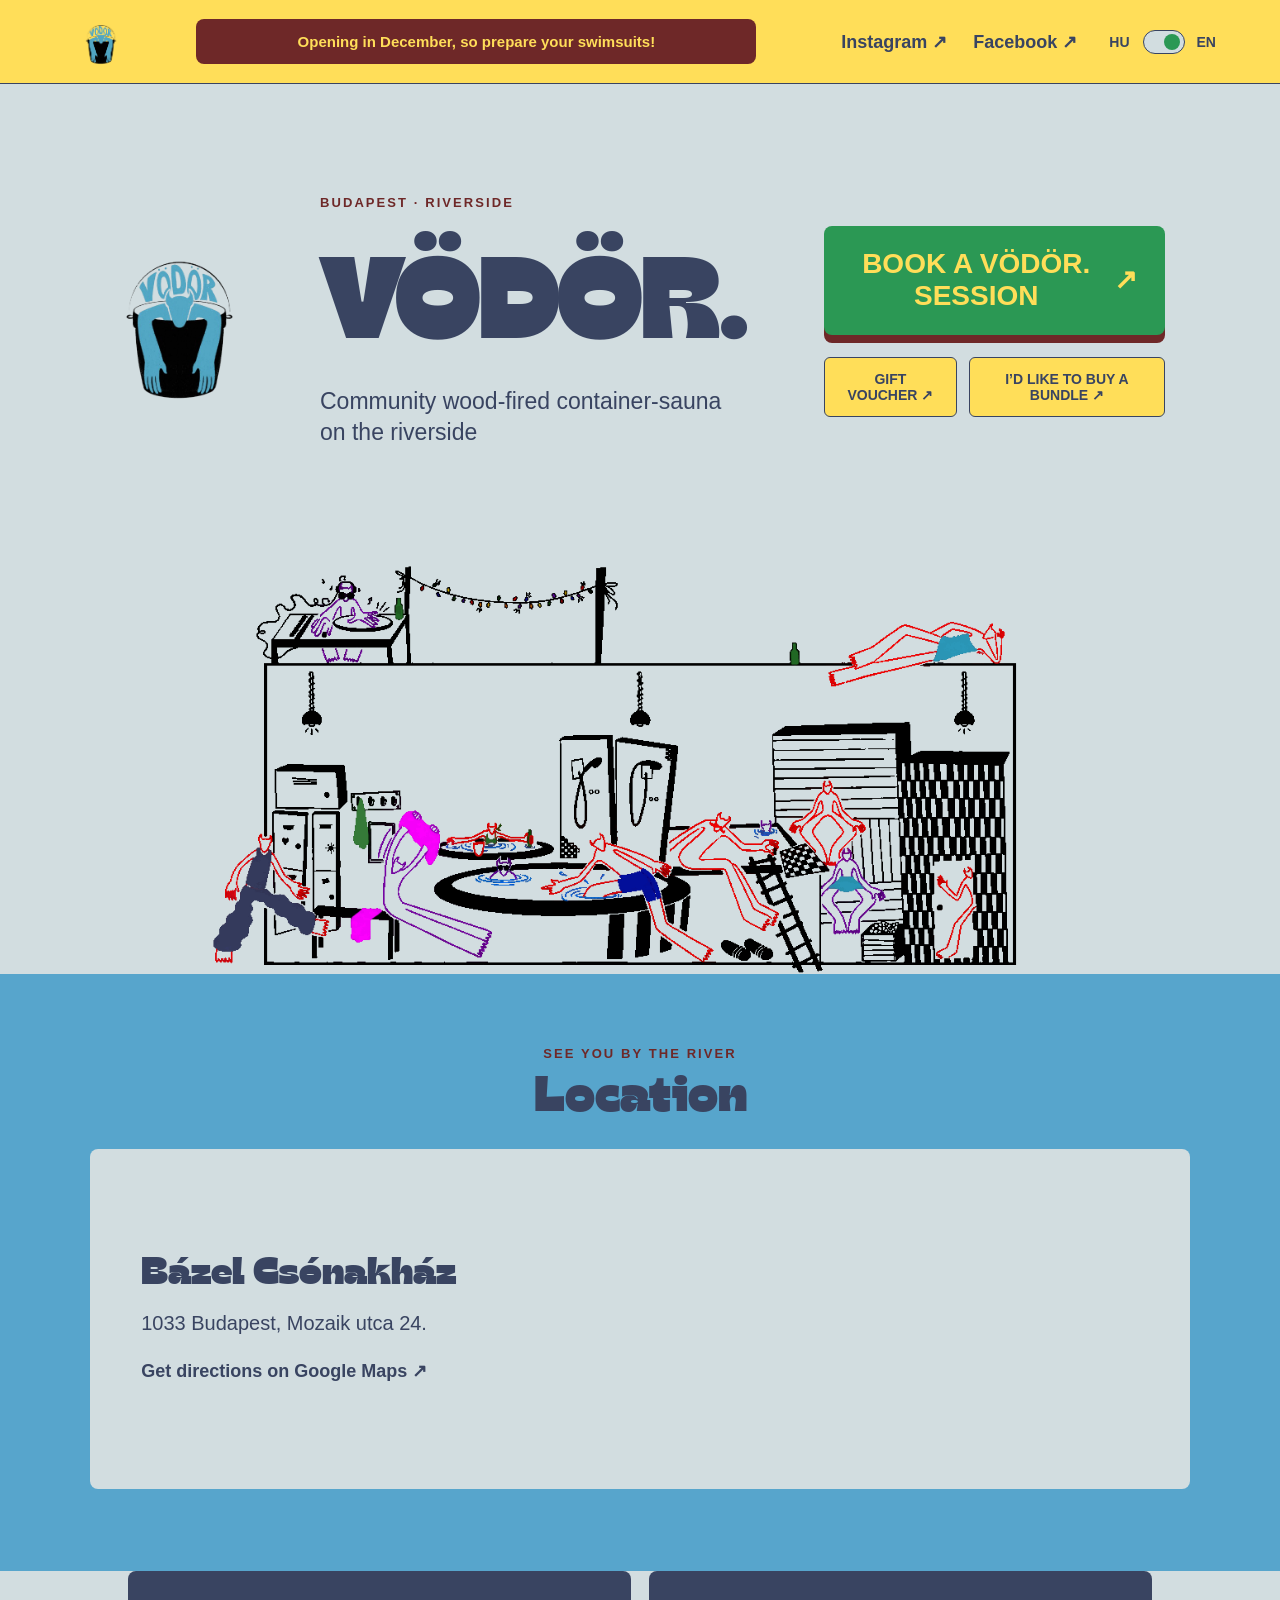
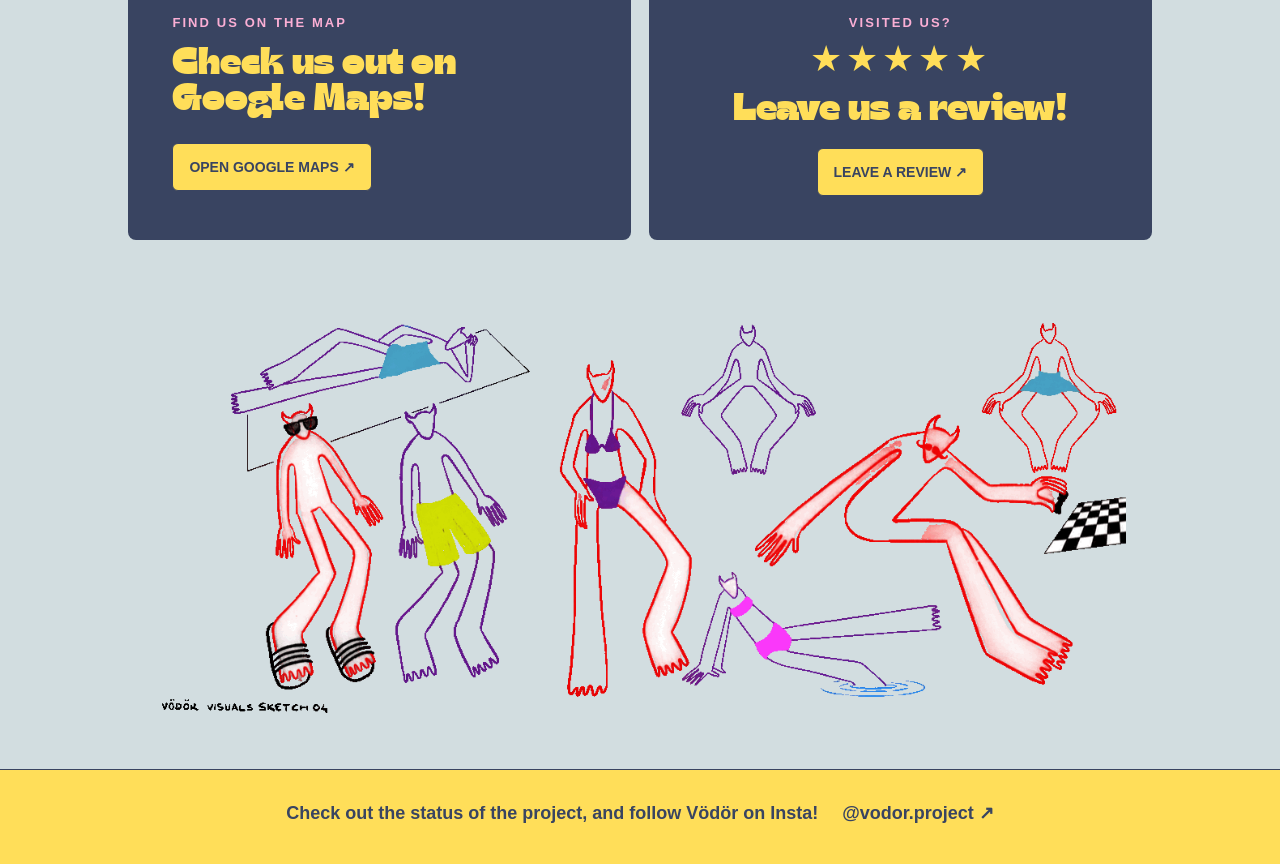
==== feltoltes-en.html @ 1f401668 "Add December opening banner and adjust title color" ====
<!doctype html>
<html lang="en">
<head>
  <meta charset="utf-8">
  <meta name="viewport" content="width=device-width, initial-scale=1">
  <meta name="description" content="VÖDÖR. Community wood-fired container-sauna on the riverside.">
  <meta name="theme-color" content="#D2DDE0">
  <title>VÖDÖR. — Community Sauna</title>
  <link rel="preload" href="./gulfs-display-normal.ttf" as="font" type="font/ttf" crossorigin>
  <link rel="stylesheet" href="./styles.css?v=20261113-opening-banner-title-gray">
</head>
<body>
  <header class="topbar">
    <a class="small-brand" href="#top" aria-label="Vödör — home"><img src="./vodor-logo-transparent-2026.png" alt="Vödör logo"></a>
    <div class="opening-banner" data-hu="Nyitás decemberben, úgyhogy készítsd a fürdőgatyád!" data-en="Opening in December, so prepare your swimsuits!">Opening in December, so prepare your swimsuits!</div>
    <nav class="top-links" aria-label="Social media"><a href="https://www.instagram.com/vodor.project" target="_blank" rel="noopener noreferrer">Instagram ↗</a><a href="https://www.facebook.com/profile.php?id=61594585125797" target="_blank" rel="noopener noreferrer">Facebook ↗</a></nav>
    <label class="language-control"><span>HU</span><input id="languageToggle" type="checkbox" aria-label="Switch between Hungarian and English"><span>EN</span></label>
  </header>
  <main id="top">
    <section class="hero" aria-labelledby="site-title">
      <div class="hero-identity"><img class="hero-logo" src="./vodor-logo-transparent-2026.png" alt=""><div><p class="eyebrow" data-hu="BUDAPEST · DUNAPART" data-en="BUDAPEST · RIVERSIDE">BUDAPEST · RIVERSIDE</p><h1 id="site-title">VÖDÖR.</h1><p class="description" data-hu="Közösségi fatüzelésű konténerszauna a Dunaparton" data-en="Community wood-fired container-sauna on the riverside">Community wood-fired container-sauna on the riverside</p></div></div>
      <div class="hero-actions"><a class="booking-button" href="https://bookasession.org/vodor" target="_blank" rel="noopener noreferrer"><span data-hu="FOGLALJ EGY VÖDÖR. SZESSÖNT" data-en="BOOK A VÖDÖR. SESSION">BOOK A VÖDÖR. SESSION</span><span aria-hidden="true">↗</span></a><div class="secondary-actions"><a class="secondary-button" href="https://bookasession.org/vodor/gift-vouchers" target="_blank" rel="noopener noreferrer" data-hu="AJÁNDÉKUTALVÁNY ↗" data-en="GIFT VOUCHER ↗">GIFT VOUCHER ↗</a><a class="secondary-button" href="https://bookasession.org/vodor/bundles" target="_blank" rel="noopener noreferrer" data-hu="BÉRLETET VESZEK ↗" data-en="I’D LIKE TO BUY A BUNDLE ↗">I’D LIKE TO BUY A BUNDLE ↗</a></div></div>
    </section>
    <figure class="bathhouse-art"><img src="./vodor-bathhouse-scene-transparent.gif" alt="Vödör container bathhouse drawing with swimming devils"></figure>
    <section class="location" id="location" aria-labelledby="location-title">
      <div class="section-heading"><p class="eyebrow" data-hu="TALÁLKOZUNK A DUNAPARTON" data-en="SEE YOU BY THE RIVER">SEE YOU BY THE RIVER</p><h2 id="location-title" data-hu="Helyszín" data-en="Location">Location</h2></div>
      <div class="location-card"><div class="location-details"><h3>Bázel Csónakház</h3><p>1033 Budapest, Mozaik utca 24.</p><a class="text-link" href="https://maps.app.goo.gl/XfGhkpN4y7JvSq9V9" target="_blank" rel="noopener noreferrer" data-hu="Útvonaltervezés a Google Térképen ↗" data-en="Get directions on Google Maps ↗">Get directions on Google Maps ↗</a></div><iframe title="Bázel Csónakház map" src="https://www.google.com/maps?q=B%C3%A1zel%20Cs%C3%B3nakh%C3%A1z%2C%201033%20Budapest%2C%20Mozaik%20utca%2024&output=embed" loading="lazy" referrerpolicy="no-referrer-when-downgrade" allowfullscreen></iframe></div>
    </section>
    <section class="community-links" aria-label="Google Maps and review">
      <div class="community-card"><p class="eyebrow" data-hu="TALÁLKOZUNK A TÉRKÉPEN" data-en="FIND US ON THE MAP">FIND US ON THE MAP</p><h2 data-hu="Csekkolj minket a Google Térképen!" data-en="Check us out on Google Maps!">Check us out on Google Maps!</h2><a class="secondary-button" href="https://maps.app.goo.gl/XfGhkpN4y7JvSq9V9" target="_blank" rel="noopener noreferrer" data-hu="MEGNÉZEM A TÉRKÉPEN ↗" data-en="OPEN GOOGLE MAPS ↗">OPEN GOOGLE MAPS ↗</a></div>
      <div class="community-card review-card"><p class="eyebrow" data-hu="VOLTÁL NÁLUNK?" data-en="VISITED US?">VISITED US?</p><div class="stars" aria-label="5 stars">★★★★★</div><h2 data-hu="Írj nekünk egy értékelést!" data-en="Leave us a review!">Leave us a review!</h2><a class="secondary-button" href="https://maps.app.goo.gl/XfGhkpN4y7JvSq9V9" target="_blank" rel="noopener noreferrer" data-hu="ÉRTÉKELEM ↗" data-en="LEAVE A REVIEW ↗">LEAVE A REVIEW ↗</a></div>
    </section>
  </main>
  <figure class="footer-art"><img src="./vodor-visual-swimsuit-transparent.gif" alt="Vödör devils in swimsuits from the original concept sketch"></figure>
  <footer class="footer"><p data-hu="Nézd meg, hogy áll a projekt, és kövesd a Vödröt!" data-en="Check out the status of the project, and follow Vödör on Insta!">Check out the status of the project, and follow Vödör on Insta!</p><a href="https://www.instagram.com/vodor.project" target="_blank" rel="noopener noreferrer">@vodor.project ↗</a></footer>
  <script>
    const languageToggle = document.querySelector("#languageToggle");
    function setLanguage(language) {
      document.documentElement.lang = language;
      document.querySelectorAll("[data-hu]").forEach((element) => { element.textContent = element.dataset[language]; });
      document.querySelector(".location-card iframe").title = language === "en" ? "Bázel Csónakház map" : "Bázel Csónakház térkép";
      document.querySelector(".stars").setAttribute("aria-label", language === "en" ? "5 stars" : "5 csillag");
    }
    languageToggle.checked = document.documentElement.lang === "en";
    languageToggle.addEventListener("change", () => setLanguage(languageToggle.checked ? "en" : "hu"));
  </script>
</body>
</html>
---- styles.css ----
@font-face{font-family:"Gulfs Display";src:url("./gulfs-display-normal.ttf") format("truetype");font-display:swap;font-weight:400}
:root{--bordo:#6E2828;--turquoise:#57A5CC;--gray:#394461;--yellow:#FFDE59;--green:#2B9854;--pink:#FBAFD5;--lightgreen:#A3C1AD;--silver:#D2DDE0;--ink:var(--gray);--paper:var(--silver);--display:"Gulfs Display",Impact,"Arial Black",sans-serif;--body:"League Spartan",Arial,sans-serif}
*{box-sizing:border-box}
html{scroll-behavior:smooth}
body{margin:0;background:var(--paper);color:var(--ink);font-family:var(--body);font-size:18px}
a{color:inherit}
.topbar{min-height:84px;padding:12px clamp(20px,5vw,72px);display:flex;align-items:center;gap:32px;border-bottom:1px solid var(--gray);background:var(--yellow)}
.small-brand{width:74px;height:58px;display:block}.small-brand img{width:100%;height:100%;object-fit:contain}
.opening-banner{flex:1 1 430px;max-width:560px;margin:0 auto;padding:13px 18px;border-radius:8px;background:var(--bordo);color:var(--yellow);font-size:15px;font-weight:800;line-height:1.3;text-align:center}
.top-links{display:flex;gap:26px;margin-left:auto}.top-links a,.footer>a{font-weight:700;text-decoration:none}.top-links a:hover,.footer>a:hover,.text-link:hover{color:var(--green)}
.language-control{display:flex;align-items:center;gap:9px;font-size:14px;font-weight:800;cursor:pointer}.language-control input{appearance:none;width:42px;height:24px;border:1.5px solid var(--ink);border-radius:99px;background:var(--silver);position:relative;cursor:pointer}.language-control input:before{content:"";position:absolute;left:3px;top:3px;width:16px;height:16px;border-radius:50%;background:var(--green);transition:transform .18s}.language-control input:checked:before{transform:translateX(17px)}
.hero{min-height:475px;max-width:1300px;margin:auto;padding:66px clamp(24px,6vw,90px);display:grid;grid-template-columns:1.1fr .9fr;align-items:center;gap:clamp(35px,6vw,100px);background:var(--silver)}
.hero-identity{display:flex;align-items:center;gap:clamp(16px,3vw,42px)}.hero-logo{width:clamp(110px,16vw,205px);height:auto;flex:none}
.eyebrow{font-size:13px;font-weight:800;letter-spacing:.16em;margin:0 0 14px;color:var(--bordo)}
.hero-identity .eyebrow{margin-bottom:36px}
h1,h2,h3{margin:0;font-family:var(--display);font-weight:400;line-height:.96}
h1{font-size:clamp(64px,9vw,126px);letter-spacing:-.04em;line-height:1.06;color:var(--gray)}h2{font-size:clamp(30px,4vw,50px)}
.description{max-width:440px;margin:18px 0 0;font-size:clamp(18px,2vw,23px);line-height:1.35;color:var(--gray)}
.hero-actions{text-align:center}.booking-button{min-height:98px;padding:22px 28px;background:var(--green);color:var(--yellow);border-radius:8px;display:flex;justify-content:center;align-items:center;gap:14px;text-decoration:none;font-size:clamp(19px,2.5vw,28px);font-weight:800;line-height:1.15;box-shadow:0 8px 0 var(--bordo);transition:transform .15s,box-shadow .15s}.booking-button:hover{transform:translateY(3px);box-shadow:0 5px 0 var(--bordo)}
.secondary-actions{display:flex;justify-content:center;gap:12px;margin-top:22px}.secondary-button{min-height:48px;padding:13px 16px;border:1.5px solid var(--ink);border-radius:6px;background:var(--yellow);color:var(--gray);text-decoration:none;font-size:14px;font-weight:800;line-height:1.15;text-align:center;display:inline-flex;align-items:center;justify-content:center}.secondary-button:hover{background:var(--gray);color:var(--yellow)}
.bathhouse-art{max-width:1120px;margin:0 auto;padding:0 clamp(20px,5vw,70px)}.bathhouse-art img{display:block;width:100%;max-height:500px;object-fit:contain}
.location{padding:72px clamp(20px,6vw,90px) 82px;background:var(--turquoise);color:var(--gray)}.section-heading{text-align:center;margin:0 auto 28px}.section-heading .eyebrow{margin-bottom:12px}.location-card{max-width:1100px;margin:auto;display:grid;grid-template-columns:.82fr 1.18fr;min-height:340px;background:var(--silver);border-radius:8px;overflow:hidden}.location-details{align-self:center;padding:clamp(28px,4vw,54px)}.location-details h3{font-size:clamp(28px,3vw,38px)}.location-details p{margin:18px 0 24px;font-size:20px;line-height:1.3}.text-link{font-weight:800;text-decoration:none}.location-card iframe{width:100%;height:100%;min-height:340px;border:0}
.community-links{max-width:1100px;padding:0 clamp(20px,3vw,40px) 66px;margin:auto;display:grid;grid-template-columns:1fr 1fr;gap:18px}.community-card{padding:clamp(24px,4vw,44px);background:var(--gray);color:var(--yellow);border-radius:8px}.community-card h2{font-size:clamp(27px,3vw,38px);margin:0 0 24px}.community-card .eyebrow{margin-bottom:16px;color:var(--pink)}.review-card{text-align:center}.review-card .eyebrow{margin-bottom:8px}.review-card h2{margin:0 0 20px}.stars{color:var(--yellow);font-size:36px;letter-spacing:.12em;margin:0 0 12px}
.footer-art{max-width:1100px;margin:0 auto;padding:0 clamp(20px,5vw,70px) 56px}.footer-art img{display:block;width:100%;max-height:460px;object-fit:contain}
.footer{padding:32px 20px 40px;display:flex;justify-content:center;align-items:center;gap:10px 24px;flex-wrap:wrap;border-top:1px solid var(--gray);background:var(--yellow);color:var(--gray);text-align:center}.footer p{margin:0;font-weight:700}
:focus-visible{outline:3px solid var(--bordo);outline-offset:3px}
@media(max-width:760px){.topbar{min-height:72px;padding:10px 16px;gap:16px;flex-wrap:wrap}.small-brand{order:1}.top-links{order:2}.language-control{order:3}.opening-banner{order:4;flex:1 0 100%;max-width:none;margin:0}.small-brand{width:60px;height:48px}.top-links{gap:14px;font-size:15px}.hero{min-height:auto;padding:60px 22px 52px;grid-template-columns:1fr;gap:36px}.hero-identity{justify-content:center;gap:16px}.hero-logo{width:clamp(90px,24vw,145px)}.hero-actions{max-width:600px;width:100%;margin:auto}.booking-button{min-height:82px}.secondary-actions{gap:9px}.secondary-button{padding:12px;font-size:12px}.bathhouse-art img{max-height:300px;object-fit:contain}.location{padding:56px 16px}.location-card{grid-template-columns:1fr}.location-card iframe{min-height:260px}.community-links{grid-template-columns:1fr;padding:0 16px 50px}.footer-art{padding:0 16px 44px}}
@media(max-width:420px){.topbar{gap:10px}.top-links{gap:10px;font-size:13px}.language-control{gap:5px;font-size:12px}.language-control input{width:38px}.language-control input:checked:before{transform:translateX(13px)}.hero-identity{align-items:flex-start}.hero-logo{width:82px}.eyebrow{font-size:11px}.hero-identity .eyebrow{margin-bottom:22px}.description{font-size:17px}.secondary-actions{flex-direction:column}.secondary-button{min-height:44px}.community-card h2{font-size:30px}}
@media(prefers-reduced-motion:reduce){html{scroll-behavior:auto}*,*:before,*:after{transition:none!important}}
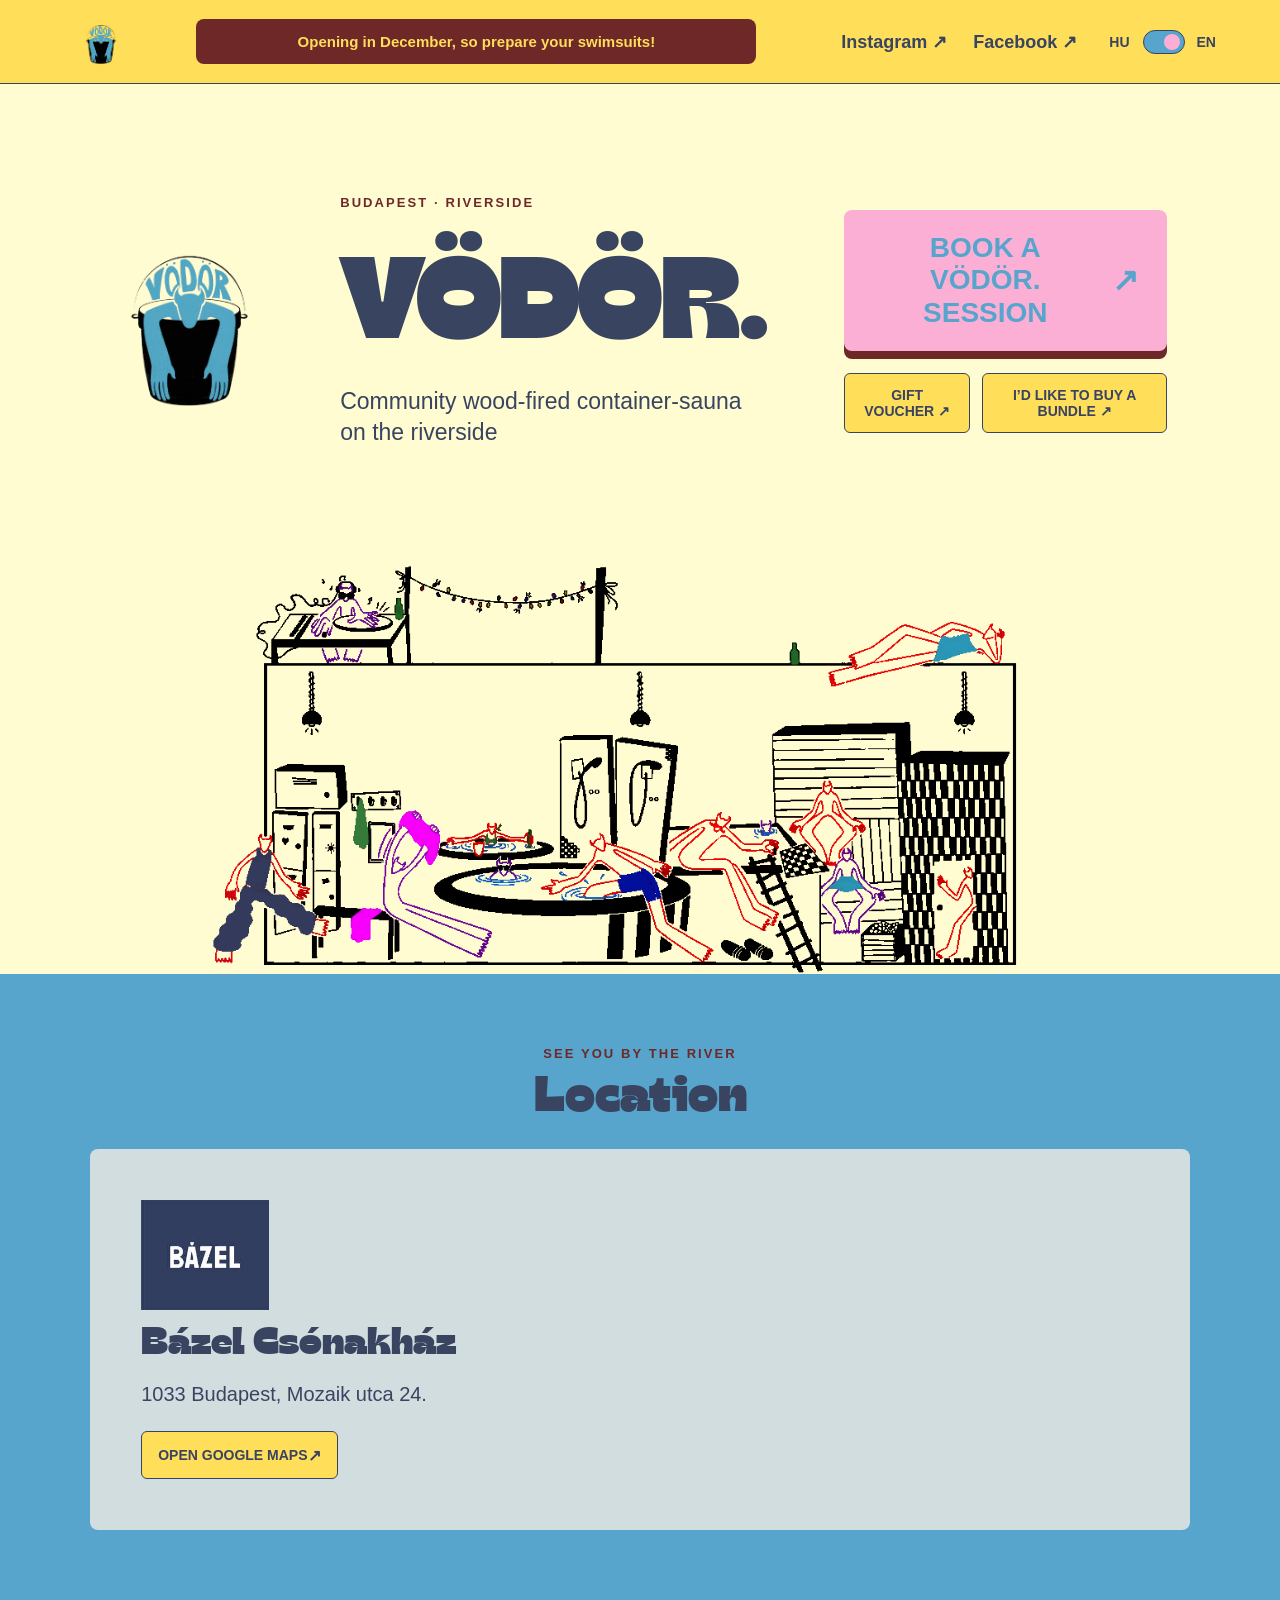
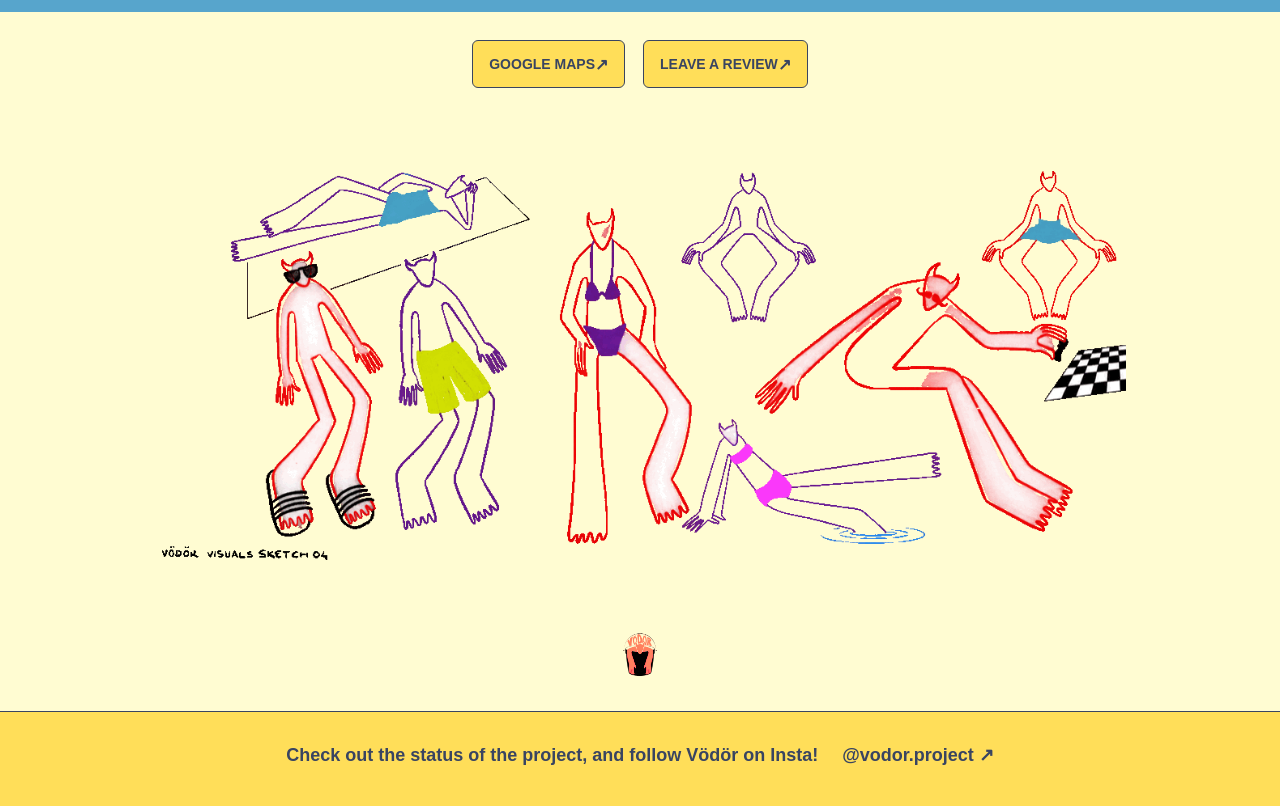
==== commit 82c8ba8c: "Update English landing page content" ====
--- a/feltoltes-en.html
+++ b/feltoltes-en.html
@@ -19,26 +19,23 @@
   <main id="top">
     <section class="hero" aria-labelledby="site-title">
       <div class="hero-identity"><img class="hero-logo" src="./vodor-logo-transparent-2026.png" alt=""><div><p class="eyebrow" data-hu="BUDAPEST · DUNAPART" data-en="BUDAPEST · RIVERSIDE">BUDAPEST · RIVERSIDE</p><h1 id="site-title">VÖDÖR.</h1><p class="description" data-hu="Közösségi fatüzelésű konténerszauna a Dunaparton" data-en="Community wood-fired container-sauna on the riverside">Community wood-fired container-sauna on the riverside</p></div></div>
-      <div class="hero-actions"><a class="booking-button" href="https://bookasession.org/vodor" target="_blank" rel="noopener noreferrer"><span data-hu="FOGLALJ EGY VÖDÖR. SZESSÖNT" data-en="BOOK A VÖDÖR. SESSION">BOOK A VÖDÖR. SESSION</span><span aria-hidden="true">↗</span></a><div class="secondary-actions"><a class="secondary-button" href="https://bookasession.org/vodor/gift-vouchers" target="_blank" rel="noopener noreferrer" data-hu="AJÁNDÉKUTALVÁNY ↗" data-en="GIFT VOUCHER ↗">GIFT VOUCHER ↗</a><a class="secondary-button" href="https://bookasession.org/vodor/bundles" target="_blank" rel="noopener noreferrer" data-hu="BÉRLETET VESZEK ↗" data-en="I’D LIKE TO BUY A BUNDLE ↗">I’D LIKE TO BUY A BUNDLE ↗</a></div></div>
+      <div class="hero-actions"><a class="booking-button" href="https://bookasession.org/vodor" target="_blank" rel="noopener noreferrer"><span data-hu="FOGLALJ EGY VÖDÖR. SESSIONT" data-en="BOOK A VÖDÖR. SESSION">BOOK A VÖDÖR. SESSION</span><span class="button-arrow" aria-hidden="true">↗</span></a><div class="secondary-actions"><a class="secondary-button" href="https://bookasession.org/vodor/gift-vouchers" target="_blank" rel="noopener noreferrer" data-hu="AJÁNDÉKUTALVÁNY ↗" data-en="GIFT VOUCHER ↗">GIFT VOUCHER ↗</a><a class="secondary-button" href="https://bookasession.org/vodor/bundles" target="_blank" rel="noopener noreferrer" data-hu="BÉRLETET VESZEK ↗" data-en="I’D LIKE TO BUY A BUNDLE ↗">I’D LIKE TO BUY A BUNDLE ↗</a></div></div>
     </section>
     <figure class="bathhouse-art"><img src="./vodor-bathhouse-scene-transparent.gif" alt="Vödör container bathhouse drawing with swimming devils"></figure>
     <section class="location" id="location" aria-labelledby="location-title">
       <div class="section-heading"><p class="eyebrow" data-hu="TALÁLKOZUNK A DUNAPARTON" data-en="SEE YOU BY THE RIVER">SEE YOU BY THE RIVER</p><h2 id="location-title" data-hu="Helyszín" data-en="Location">Location</h2></div>
-      <div class="location-card"><div class="location-details"><h3>Bázel Csónakház</h3><p>1033 Budapest, Mozaik utca 24.</p><a class="text-link" href="https://maps.app.goo.gl/XfGhkpN4y7JvSq9V9" target="_blank" rel="noopener noreferrer" data-hu="Útvonaltervezés a Google Térképen ↗" data-en="Get directions on Google Maps ↗">Get directions on Google Maps ↗</a></div><iframe title="Bázel Csónakház map" src="https://www.google.com/maps?q=B%C3%A1zel%20Cs%C3%B3nakh%C3%A1z%2C%201033%20Budapest%2C%20Mozaik%20utca%2024&output=embed" loading="lazy" referrerpolicy="no-referrer-when-downgrade" allowfullscreen></iframe></div>
+      <div class="location-card"><div class="location-details"><img class="location-logo" src="./bazel-csonakhaz-logo.jpg" alt="Bázel Csónakház logó"><h3>Bázel Csónakház</h3><p>1033 Budapest, Mozaik utca 24.</p><a class="secondary-button" href="https://maps.app.goo.gl/XfGhkpN4y7JvSq9V9" target="_blank" rel="noopener noreferrer"><span data-hu="MEGNÉZEM A TÉRKÉPEN" data-en="OPEN GOOGLE MAPS">OPEN GOOGLE MAPS</span><span class="button-arrow" aria-hidden="true">↗</span></a></div></div>
     </section>
-    <section class="community-links" aria-label="Google Maps and review">
-      <div class="community-card"><p class="eyebrow" data-hu="TALÁLKOZUNK A TÉRKÉPEN" data-en="FIND US ON THE MAP">FIND US ON THE MAP</p><h2 data-hu="Csekkolj minket a Google Térképen!" data-en="Check us out on Google Maps!">Check us out on Google Maps!</h2><a class="secondary-button" href="https://maps.app.goo.gl/XfGhkpN4y7JvSq9V9" target="_blank" rel="noopener noreferrer" data-hu="MEGNÉZEM A TÉRKÉPEN ↗" data-en="OPEN GOOGLE MAPS ↗">OPEN GOOGLE MAPS ↗</a></div>
-      <div class="community-card review-card"><p class="eyebrow" data-hu="VOLTÁL NÁLUNK?" data-en="VISITED US?">VISITED US?</p><div class="stars" aria-label="5 stars">★★★★★</div><h2 data-hu="Írj nekünk egy értékelést!" data-en="Leave us a review!">Leave us a review!</h2><a class="secondary-button" href="https://maps.app.goo.gl/XfGhkpN4y7JvSq9V9" target="_blank" rel="noopener noreferrer" data-hu="ÉRTÉKELEM ↗" data-en="LEAVE A REVIEW ↗">LEAVE A REVIEW ↗</a></div>
-    </section>
+    <section class="community-links" aria-label="Google Maps and review"><a class="secondary-button" href="https://maps.app.goo.gl/XfGhkpN4y7JvSq9V9" target="_blank" rel="noopener noreferrer"><span data-hu="GOOGLE TÉRKÉP" data-en="GOOGLE MAPS">GOOGLE MAPS</span><span class="button-arrow" aria-hidden="true">↗</span></a><a class="secondary-button" href="https://maps.app.goo.gl/XfGhkpN4y7JvSq9V9" target="_blank" rel="noopener noreferrer"><span data-hu="ÉRTÉKELJ MINKET" data-en="LEAVE A REVIEW">LEAVE A REVIEW</span><span class="button-arrow" aria-hidden="true">↗</span></a></section>
   </main>
   <figure class="footer-art"><img src="./vodor-visual-swimsuit-transparent.gif" alt="Vödör devils in swimsuits from the original concept sketch"></figure>
+  <figure class="footer-logo"><img src="./vodor-logo-transparent-2026.png" alt="Vödör piros logó"></figure>
   <footer class="footer"><p data-hu="Nézd meg, hogy áll a projekt, és kövesd a Vödröt!" data-en="Check out the status of the project, and follow Vödör on Insta!">Check out the status of the project, and follow Vödör on Insta!</p><a href="https://www.instagram.com/vodor.project" target="_blank" rel="noopener noreferrer">@vodor.project ↗</a></footer>
   <script>
     const languageToggle = document.querySelector("#languageToggle");
     function setLanguage(language) {
       document.documentElement.lang = language;
       document.querySelectorAll("[data-hu]").forEach((element) => { element.textContent = element.dataset[language]; });
-      document.querySelector(".location-card iframe").title = language === "en" ? "Bázel Csónakház map" : "Bázel Csónakház térkép";
       document.querySelector(".stars").setAttribute("aria-label", language === "en" ? "5 stars" : "5 csillag");
     }
     languageToggle.checked = document.documentElement.lang === "en";
--- a/styles.css
+++ b/styles.css
@@ -1,5 +1,5 @@
 @font-face{font-family:"Gulfs Display";src:url("./gulfs-display-normal.ttf") format("truetype");font-display:swap;font-weight:400}
-:root{--bordo:#6E2828;--turquoise:#57A5CC;--gray:#394461;--yellow:#FFDE59;--green:#2B9854;--pink:#FBAFD5;--lightgreen:#A3C1AD;--silver:#D2DDE0;--ink:var(--gray);--paper:var(--silver);--display:"Gulfs Display",Impact,"Arial Black",sans-serif;--body:"League Spartan",Arial,sans-serif}
+:root{--bordo:#6E2828;--turquoise:#57A5CC;--gray:#394461;--yellow:#FFDE59;--green:#2B9854;--pink:#FBAFD5;--lightgreen:#A3C1AD;--silver:#D2DDE0;--ink:var(--gray);--paper:#FFFCD2;--display:"Gulfs Display",Impact,"Arial Black",sans-serif;--body:"League Spartan",Arial,sans-serif}
 *{box-sizing:border-box}
 html{scroll-behavior:smooth}
 body{margin:0;background:var(--paper);color:var(--ink);font-family:var(--body);font-size:18px}
@@ -8,22 +8,24 @@
 .small-brand{width:74px;height:58px;display:block}.small-brand img{width:100%;height:100%;object-fit:contain}
 .opening-banner{flex:1 1 430px;max-width:560px;margin:0 auto;padding:13px 18px;border-radius:8px;background:var(--bordo);color:var(--yellow);font-size:15px;font-weight:800;line-height:1.3;text-align:center}
 .top-links{display:flex;gap:26px;margin-left:auto}.top-links a,.footer>a{font-weight:700;text-decoration:none}.top-links a:hover,.footer>a:hover,.text-link:hover{color:var(--green)}
-.language-control{display:flex;align-items:center;gap:9px;font-size:14px;font-weight:800;cursor:pointer}.language-control input{appearance:none;width:42px;height:24px;border:1.5px solid var(--ink);border-radius:99px;background:var(--silver);position:relative;cursor:pointer}.language-control input:before{content:"";position:absolute;left:3px;top:3px;width:16px;height:16px;border-radius:50%;background:var(--green);transition:transform .18s}.language-control input:checked:before{transform:translateX(17px)}
-.hero{min-height:475px;max-width:1300px;margin:auto;padding:66px clamp(24px,6vw,90px);display:grid;grid-template-columns:1.1fr .9fr;align-items:center;gap:clamp(35px,6vw,100px);background:var(--silver)}
-.hero-identity{display:flex;align-items:center;gap:clamp(16px,3vw,42px)}.hero-logo{width:clamp(110px,16vw,205px);height:auto;flex:none}
+.language-control{display:flex;align-items:center;gap:9px;font-size:14px;font-weight:800;cursor:pointer}.language-control input{appearance:none;width:42px;height:24px;border:1.5px solid var(--ink);border-radius:99px;background:var(--turquoise);position:relative;cursor:pointer}.language-control input:before{content:"";position:absolute;left:3px;top:3px;width:16px;height:16px;border-radius:50%;background:var(--pink);transition:transform .18s}.language-control input:checked:before{transform:translateX(17px)}
+.hero{min-height:475px;max-width:1300px;margin:auto;padding:66px clamp(24px,6vw,90px);display:grid;grid-template-columns:1.1fr .9fr;align-items:center;gap:clamp(35px,6vw,100px);background:var(--paper)}
+.hero-identity{display:flex;align-items:center;gap:clamp(16px,3vw,42px)}.hero-logo{width:clamp(125px,18vw,225px);height:auto;flex:none}
 .eyebrow{font-size:13px;font-weight:800;letter-spacing:.16em;margin:0 0 14px;color:var(--bordo)}
 .hero-identity .eyebrow{margin-bottom:36px}
 h1,h2,h3{margin:0;font-family:var(--display);font-weight:400;line-height:.96}
 h1{font-size:clamp(64px,9vw,126px);letter-spacing:-.04em;line-height:1.06;color:var(--gray)}h2{font-size:clamp(30px,4vw,50px)}
 .description{max-width:440px;margin:18px 0 0;font-size:clamp(18px,2vw,23px);line-height:1.35;color:var(--gray)}
-.hero-actions{text-align:center}.booking-button{min-height:98px;padding:22px 28px;background:var(--green);color:var(--yellow);border-radius:8px;display:flex;justify-content:center;align-items:center;gap:14px;text-decoration:none;font-size:clamp(19px,2.5vw,28px);font-weight:800;line-height:1.15;box-shadow:0 8px 0 var(--bordo);transition:transform .15s,box-shadow .15s}.booking-button:hover{transform:translateY(3px);box-shadow:0 5px 0 var(--bordo)}
+.hero-actions{text-align:center}.booking-button{min-height:98px;padding:22px 28px;background:var(--pink);color:var(--turquoise);border-radius:8px;display:flex;justify-content:center;align-items:center;gap:14px;text-decoration:none;font-size:clamp(19px,2.5vw,28px);font-weight:800;line-height:1.15;box-shadow:0 8px 0 var(--bordo);transition:transform .15s,box-shadow .15s}.booking-button:hover{transform:translateY(3px);box-shadow:0 5px 0 var(--bordo)}
 .secondary-actions{display:flex;justify-content:center;gap:12px;margin-top:22px}.secondary-button{min-height:48px;padding:13px 16px;border:1.5px solid var(--ink);border-radius:6px;background:var(--yellow);color:var(--gray);text-decoration:none;font-size:14px;font-weight:800;line-height:1.15;text-align:center;display:inline-flex;align-items:center;justify-content:center}.secondary-button:hover{background:var(--gray);color:var(--yellow)}
 .bathhouse-art{max-width:1120px;margin:0 auto;padding:0 clamp(20px,5vw,70px)}.bathhouse-art img{display:block;width:100%;max-height:500px;object-fit:contain}
-.location{padding:72px clamp(20px,6vw,90px) 82px;background:var(--turquoise);color:var(--gray)}.section-heading{text-align:center;margin:0 auto 28px}.section-heading .eyebrow{margin-bottom:12px}.location-card{max-width:1100px;margin:auto;display:grid;grid-template-columns:.82fr 1.18fr;min-height:340px;background:var(--silver);border-radius:8px;overflow:hidden}.location-details{align-self:center;padding:clamp(28px,4vw,54px)}.location-details h3{font-size:clamp(28px,3vw,38px)}.location-details p{margin:18px 0 24px;font-size:20px;line-height:1.3}.text-link{font-weight:800;text-decoration:none}.location-card iframe{width:100%;height:100%;min-height:340px;border:0}
-.community-links{max-width:1100px;padding:0 clamp(20px,3vw,40px) 66px;margin:auto;display:grid;grid-template-columns:1fr 1fr;gap:18px}.community-card{padding:clamp(24px,4vw,44px);background:var(--gray);color:var(--yellow);border-radius:8px}.community-card h2{font-size:clamp(27px,3vw,38px);margin:0 0 24px}.community-card .eyebrow{margin-bottom:16px;color:var(--pink)}.review-card{text-align:center}.review-card .eyebrow{margin-bottom:8px}.review-card h2{margin:0 0 20px}.stars{color:var(--yellow);font-size:36px;letter-spacing:.12em;margin:0 0 12px}
+.location{padding:72px clamp(20px,6vw,90px) 82px;background:var(--turquoise);color:var(--gray)}.section-heading{text-align:center;margin:0 auto 28px}.section-heading .eyebrow{margin-bottom:12px}.location-card{max-width:1100px;margin:auto;display:grid;grid-template-columns:.82fr 1.18fr;min-height:340px;background:var(--silver);border-radius:8px;overflow:hidden}.location-details{align-self:center;padding:clamp(28px,4vw,54px)}.location-logo{display:block;width:min(100%,220px);height:110px;object-fit:contain;object-position:left center;margin:0 0 16px}.location-details h3{font-size:clamp(28px,3vw,38px)}.location-details p{margin:18px 0 24px;font-size:20px;line-height:1.3}.text-link{font-weight:800;text-decoration:none}.location-card iframe{width:100%;height:100%;min-height:340px;border:0}
+.community-links{max-width:1100px;padding:28px clamp(20px,3vw,40px) 66px;margin:auto;display:flex;justify-content:center;align-items:center;gap:18px;flex-wrap:wrap}.community-card{padding:clamp(24px,4vw,44px);background:var(--gray);color:var(--yellow);border-radius:8px}.community-card h2{font-size:clamp(27px,3vw,38px);margin:0 0 24px}.community-card .eyebrow{margin-bottom:16px;color:var(--pink)}.review-card{text-align:center}.review-card .eyebrow{margin-bottom:8px}.review-card h2{margin:0 0 20px}.stars{color:var(--yellow);font-size:36px;letter-spacing:.12em;margin:0 0 12px}
+.footer-logo{margin:0 auto;padding:4px 20px 22px;text-align:center}.footer-logo img{width:64px;height:auto;filter:sepia(1) saturate(7) hue-rotate(320deg)}
 .footer-art{max-width:1100px;margin:0 auto;padding:0 clamp(20px,5vw,70px) 56px}.footer-art img{display:block;width:100%;max-height:460px;object-fit:contain}
 .footer{padding:32px 20px 40px;display:flex;justify-content:center;align-items:center;gap:10px 24px;flex-wrap:wrap;border-top:1px solid var(--gray);background:var(--yellow);color:var(--gray);text-align:center}.footer p{margin:0;font-weight:700}
 :focus-visible{outline:3px solid var(--bordo);outline-offset:3px}
+.button-arrow{font-family:Arial,sans-serif;font-size:1.15em;line-height:1;display:inline-block}
 @media(max-width:760px){.topbar{min-height:72px;padding:10px 16px;gap:16px;flex-wrap:wrap}.small-brand{order:1}.top-links{order:2}.language-control{order:3}.opening-banner{order:4;flex:1 0 100%;max-width:none;margin:0}.small-brand{width:60px;height:48px}.top-links{gap:14px;font-size:15px}.hero{min-height:auto;padding:60px 22px 52px;grid-template-columns:1fr;gap:36px}.hero-identity{justify-content:center;gap:16px}.hero-logo{width:clamp(90px,24vw,145px)}.hero-actions{max-width:600px;width:100%;margin:auto}.booking-button{min-height:82px}.secondary-actions{gap:9px}.secondary-button{padding:12px;font-size:12px}.bathhouse-art img{max-height:300px;object-fit:contain}.location{padding:56px 16px}.location-card{grid-template-columns:1fr}.location-card iframe{min-height:260px}.community-links{grid-template-columns:1fr;padding:0 16px 50px}.footer-art{padding:0 16px 44px}}
 @media(max-width:420px){.topbar{gap:10px}.top-links{gap:10px;font-size:13px}.language-control{gap:5px;font-size:12px}.language-control input{width:38px}.language-control input:checked:before{transform:translateX(13px)}.hero-identity{align-items:flex-start}.hero-logo{width:82px}.eyebrow{font-size:11px}.hero-identity .eyebrow{margin-bottom:22px}.description{font-size:17px}.secondary-actions{flex-direction:column}.secondary-button{min-height:44px}.community-card h2{font-size:30px}}
 @media(prefers-reduced-motion:reduce){html{scroll-behavior:auto}*,*:before,*:after{transition:none!important}}
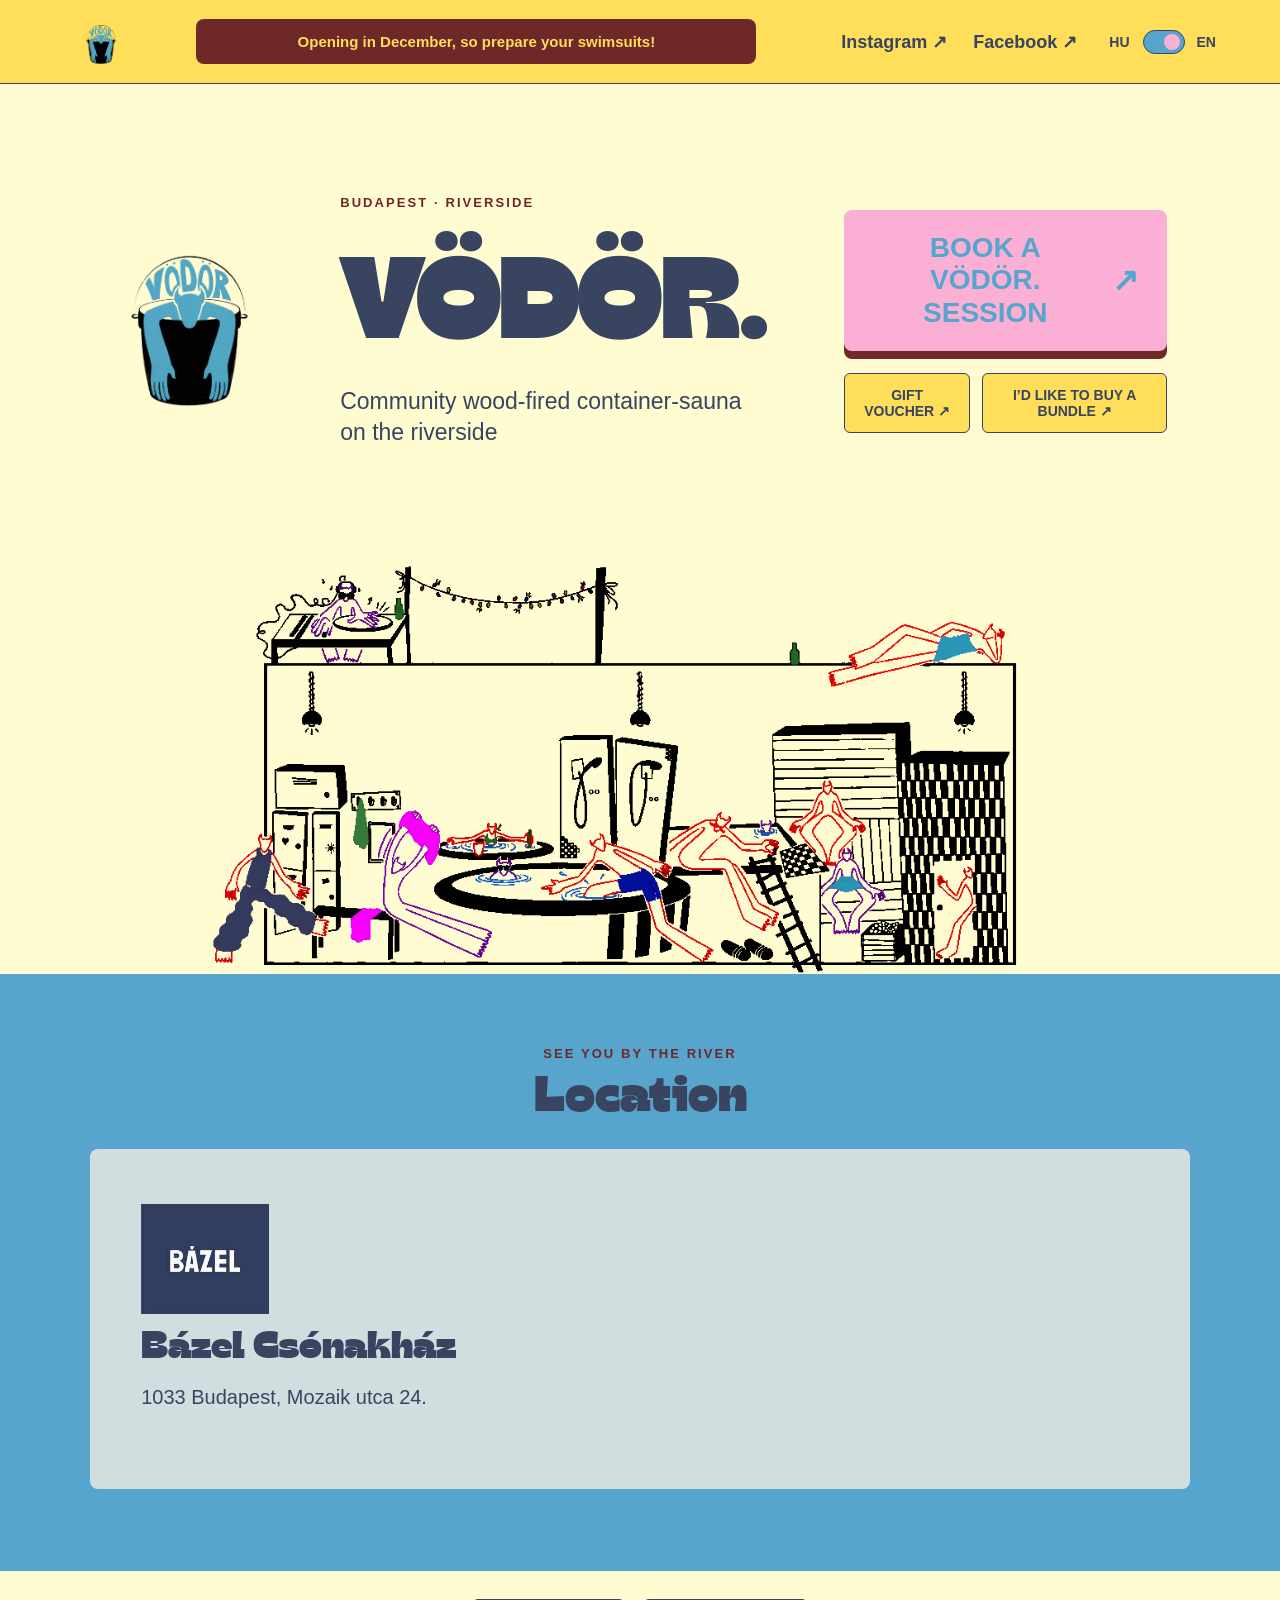
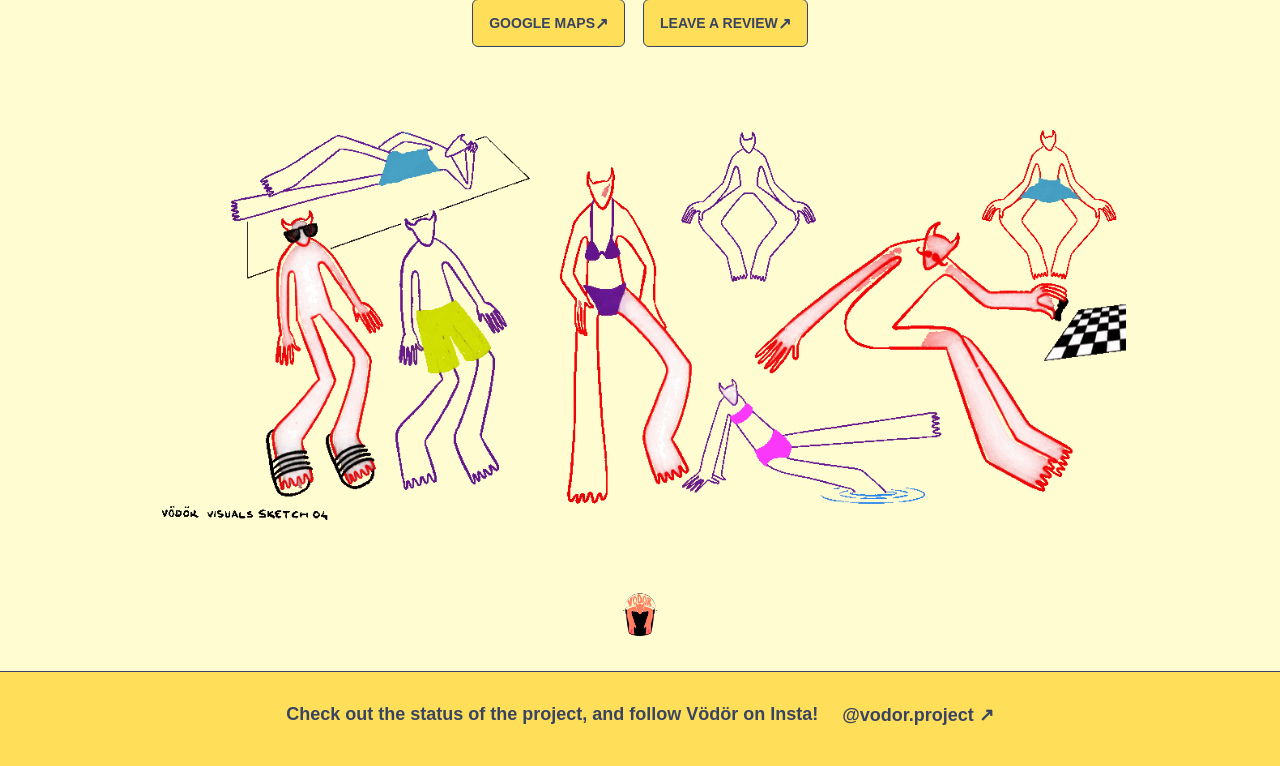
==== commit 1cb50fd5: "Standardize responsive action arrows" ====
--- a/feltoltes-en.html
+++ b/feltoltes-en.html
@@ -24,7 +24,7 @@
     <figure class="bathhouse-art"><img src="./vodor-bathhouse-scene-transparent.gif" alt="Vödör container bathhouse drawing with swimming devils"></figure>
     <section class="location" id="location" aria-labelledby="location-title">
       <div class="section-heading"><p class="eyebrow" data-hu="TALÁLKOZUNK A DUNAPARTON" data-en="SEE YOU BY THE RIVER">SEE YOU BY THE RIVER</p><h2 id="location-title" data-hu="Helyszín" data-en="Location">Location</h2></div>
-      <div class="location-card"><div class="location-details"><img class="location-logo" src="./bazel-csonakhaz-logo.jpg" alt="Bázel Csónakház logó"><h3>Bázel Csónakház</h3><p>1033 Budapest, Mozaik utca 24.</p><a class="secondary-button" href="https://maps.app.goo.gl/XfGhkpN4y7JvSq9V9" target="_blank" rel="noopener noreferrer"><span data-hu="MEGNÉZEM A TÉRKÉPEN" data-en="OPEN GOOGLE MAPS">OPEN GOOGLE MAPS</span><span class="button-arrow" aria-hidden="true">↗</span></a></div></div>
+      <div class="location-card"><div class="location-details"><img class="location-logo" src="./bazel-csonakhaz-logo.jpg" alt="Bázel Csónakház logó"><h3>Bázel Csónakház</h3><p>1033 Budapest, Mozaik utca 24.</p></div></div>
     </section>
     <section class="community-links" aria-label="Google Maps and review"><a class="secondary-button" href="https://maps.app.goo.gl/XfGhkpN4y7JvSq9V9" target="_blank" rel="noopener noreferrer"><span data-hu="GOOGLE TÉRKÉP" data-en="GOOGLE MAPS">GOOGLE MAPS</span><span class="button-arrow" aria-hidden="true">↗</span></a><a class="secondary-button" href="https://maps.app.goo.gl/XfGhkpN4y7JvSq9V9" target="_blank" rel="noopener noreferrer"><span data-hu="ÉRTÉKELJ MINKET" data-en="LEAVE A REVIEW">LEAVE A REVIEW</span><span class="button-arrow" aria-hidden="true">↗</span></a></section>
   </main>
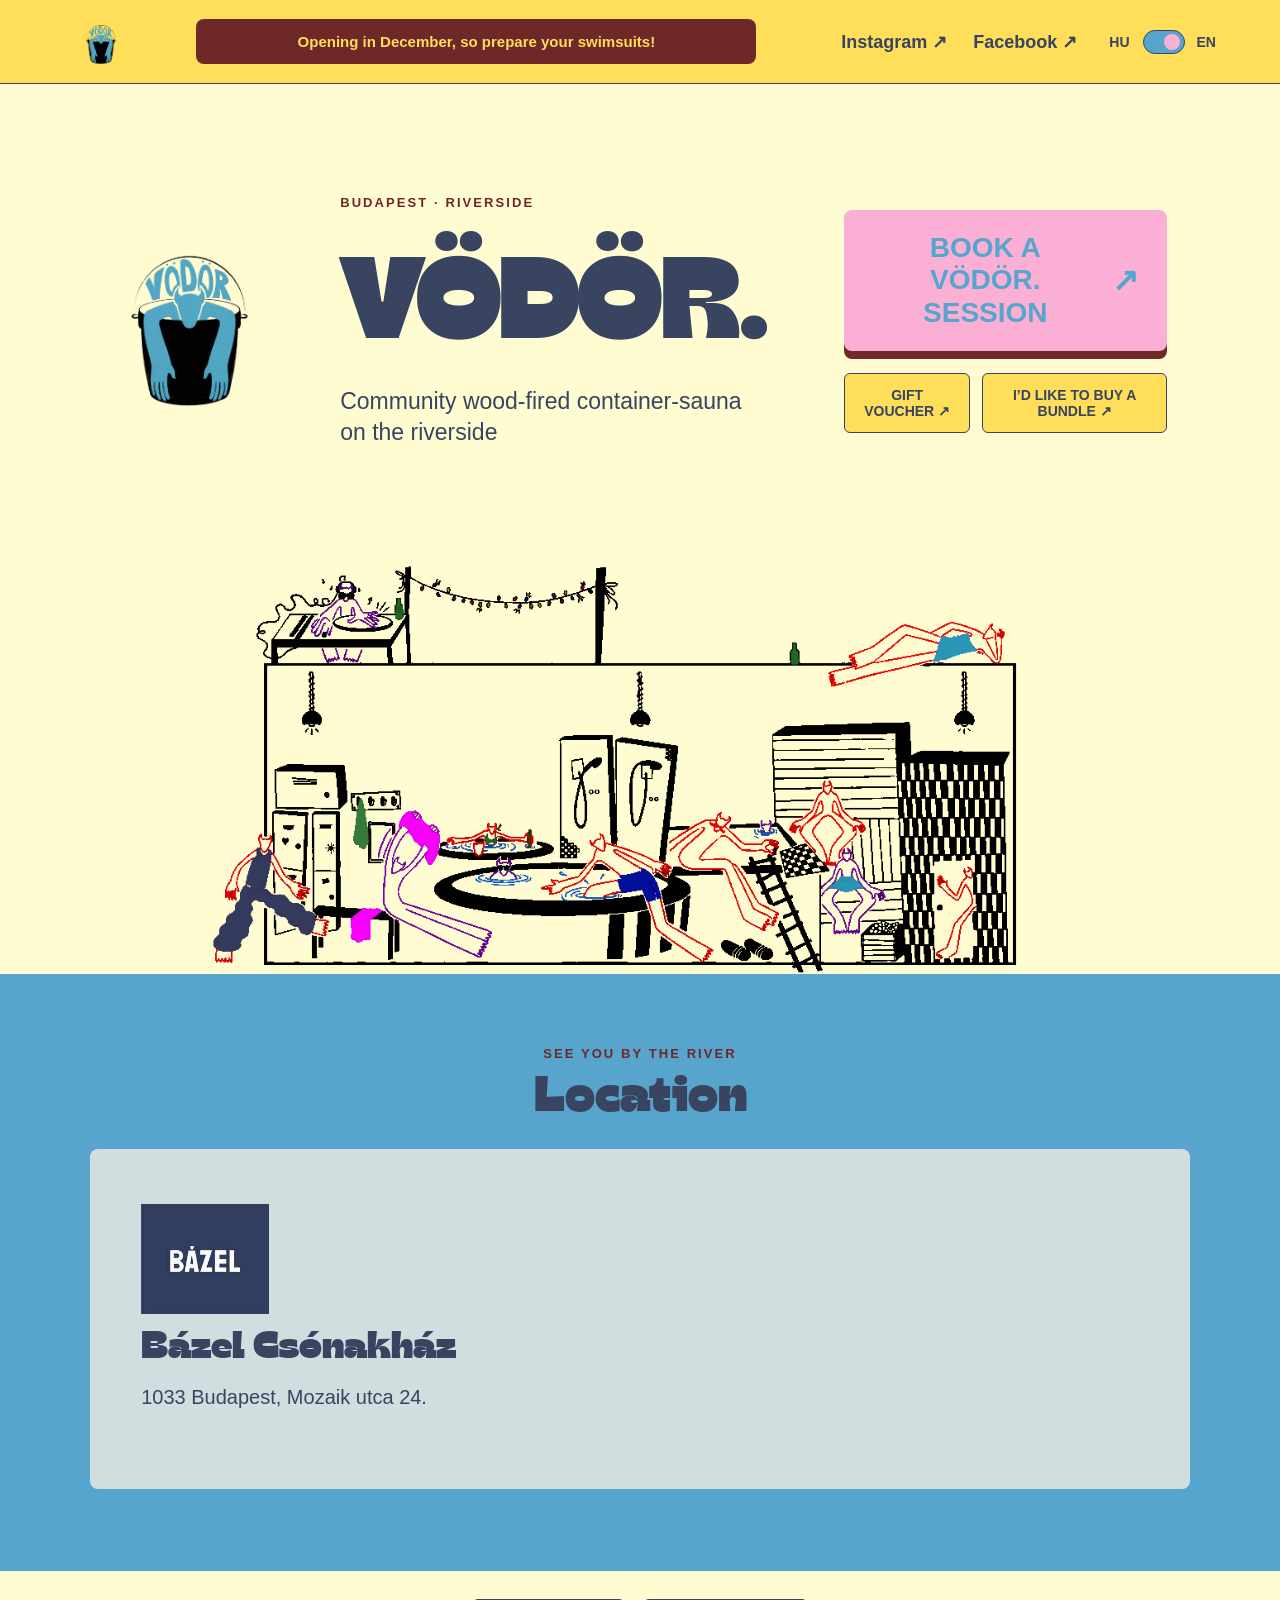
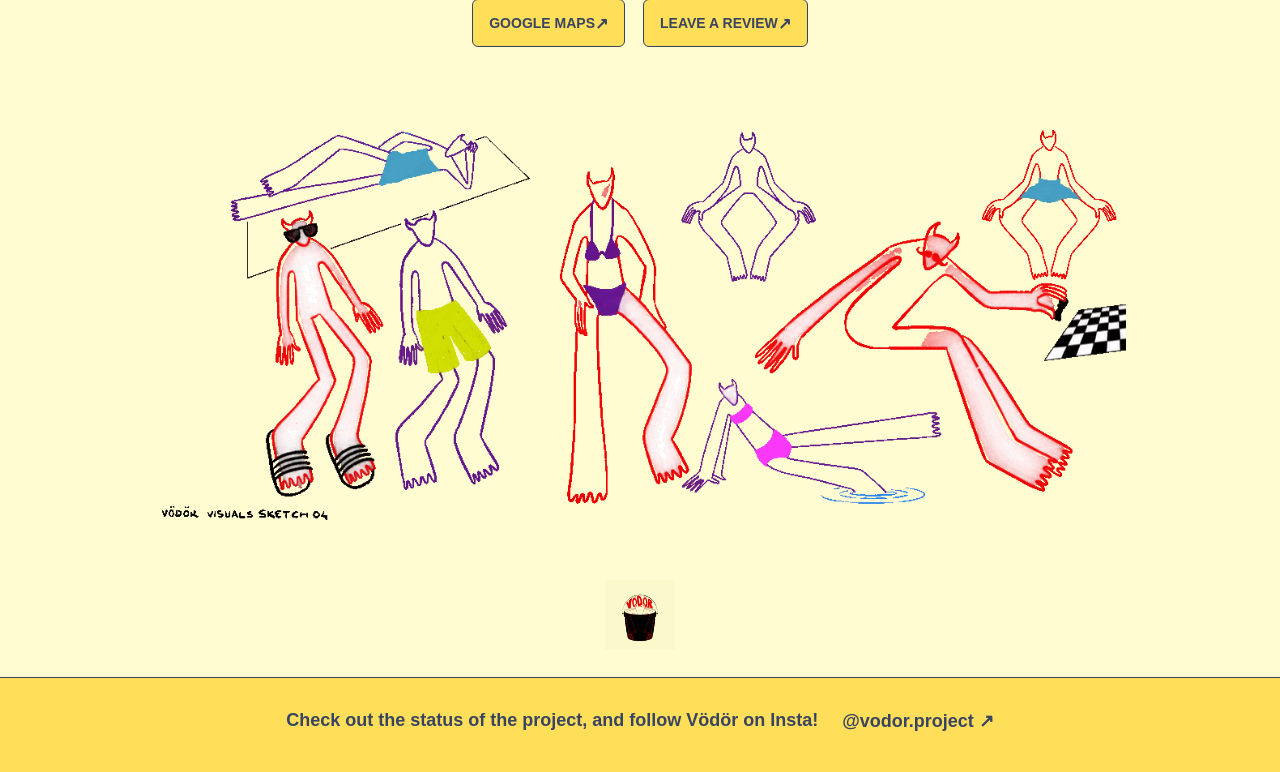
==== commit 5a3f8de8: "Use red Vödör footer logo" ====
--- a/feltoltes-en.html
+++ b/feltoltes-en.html
@@ -29,7 +29,7 @@
     <section class="community-links" aria-label="Google Maps and review"><a class="secondary-button" href="https://maps.app.goo.gl/XfGhkpN4y7JvSq9V9" target="_blank" rel="noopener noreferrer"><span data-hu="GOOGLE TÉRKÉP" data-en="GOOGLE MAPS">GOOGLE MAPS</span><span class="button-arrow" aria-hidden="true">↗</span></a><a class="secondary-button" href="https://maps.app.goo.gl/XfGhkpN4y7JvSq9V9" target="_blank" rel="noopener noreferrer"><span data-hu="ÉRTÉKELJ MINKET" data-en="LEAVE A REVIEW">LEAVE A REVIEW</span><span class="button-arrow" aria-hidden="true">↗</span></a></section>
   </main>
   <figure class="footer-art"><img src="./vodor-visual-swimsuit-transparent.gif" alt="Vödör devils in swimsuits from the original concept sketch"></figure>
-  <figure class="footer-logo"><img src="./vodor-logo-transparent-2026.png" alt="Vödör piros logó"></figure>
+  <figure class="footer-logo"><img src="./vodor-logo-paper.png" alt="Vödör red logo"></figure>
   <footer class="footer"><p data-hu="Nézd meg, hogy áll a projekt, és kövesd a Vödröt!" data-en="Check out the status of the project, and follow Vödör on Insta!">Check out the status of the project, and follow Vödör on Insta!</p><a href="https://www.instagram.com/vodor.project" target="_blank" rel="noopener noreferrer">@vodor.project ↗</a></footer>
   <script>
     const languageToggle = document.querySelector("#languageToggle");
--- a/styles.css
+++ b/styles.css
@@ -21,7 +21,7 @@
 .bathhouse-art{max-width:1120px;margin:0 auto;padding:0 clamp(20px,5vw,70px)}.bathhouse-art img{display:block;width:100%;max-height:500px;object-fit:contain}
 .location{padding:72px clamp(20px,6vw,90px) 82px;background:var(--turquoise);color:var(--gray)}.section-heading{text-align:center;margin:0 auto 28px}.section-heading .eyebrow{margin-bottom:12px}.location-card{max-width:1100px;margin:auto;display:grid;grid-template-columns:.82fr 1.18fr;min-height:340px;background:var(--silver);border-radius:8px;overflow:hidden}.location-details{align-self:center;padding:clamp(28px,4vw,54px)}.location-logo{display:block;width:min(100%,220px);height:110px;object-fit:contain;object-position:left center;margin:0 0 16px}.location-details h3{font-size:clamp(28px,3vw,38px)}.location-details p{margin:18px 0 24px;font-size:20px;line-height:1.3}.text-link{font-weight:800;text-decoration:none}.location-card iframe{width:100%;height:100%;min-height:340px;border:0}
 .community-links{max-width:1100px;padding:28px clamp(20px,3vw,40px) 66px;margin:auto;display:flex;justify-content:center;align-items:center;gap:18px;flex-wrap:wrap}.community-card{padding:clamp(24px,4vw,44px);background:var(--gray);color:var(--yellow);border-radius:8px}.community-card h2{font-size:clamp(27px,3vw,38px);margin:0 0 24px}.community-card .eyebrow{margin-bottom:16px;color:var(--pink)}.review-card{text-align:center}.review-card .eyebrow{margin-bottom:8px}.review-card h2{margin:0 0 20px}.stars{color:var(--yellow);font-size:36px;letter-spacing:.12em;margin:0 0 12px}
-.footer-logo{margin:0 auto;padding:4px 20px 22px;text-align:center}.footer-logo img{width:64px;height:auto;filter:sepia(1) saturate(7) hue-rotate(320deg)}
+.footer-logo{margin:0 auto;padding:4px 20px 22px;text-align:center}.footer-logo img{width:70px;height:70px;object-fit:contain;mix-blend-mode:multiply}
 .footer-art{max-width:1100px;margin:0 auto;padding:0 clamp(20px,5vw,70px) 56px}.footer-art img{display:block;width:100%;max-height:460px;object-fit:contain}
 .footer{padding:32px 20px 40px;display:flex;justify-content:center;align-items:center;gap:10px 24px;flex-wrap:wrap;border-top:1px solid var(--gray);background:var(--yellow);color:var(--gray);text-align:center}.footer p{margin:0;font-weight:700}
 :focus-visible{outline:3px solid var(--bordo);outline-offset:3px}
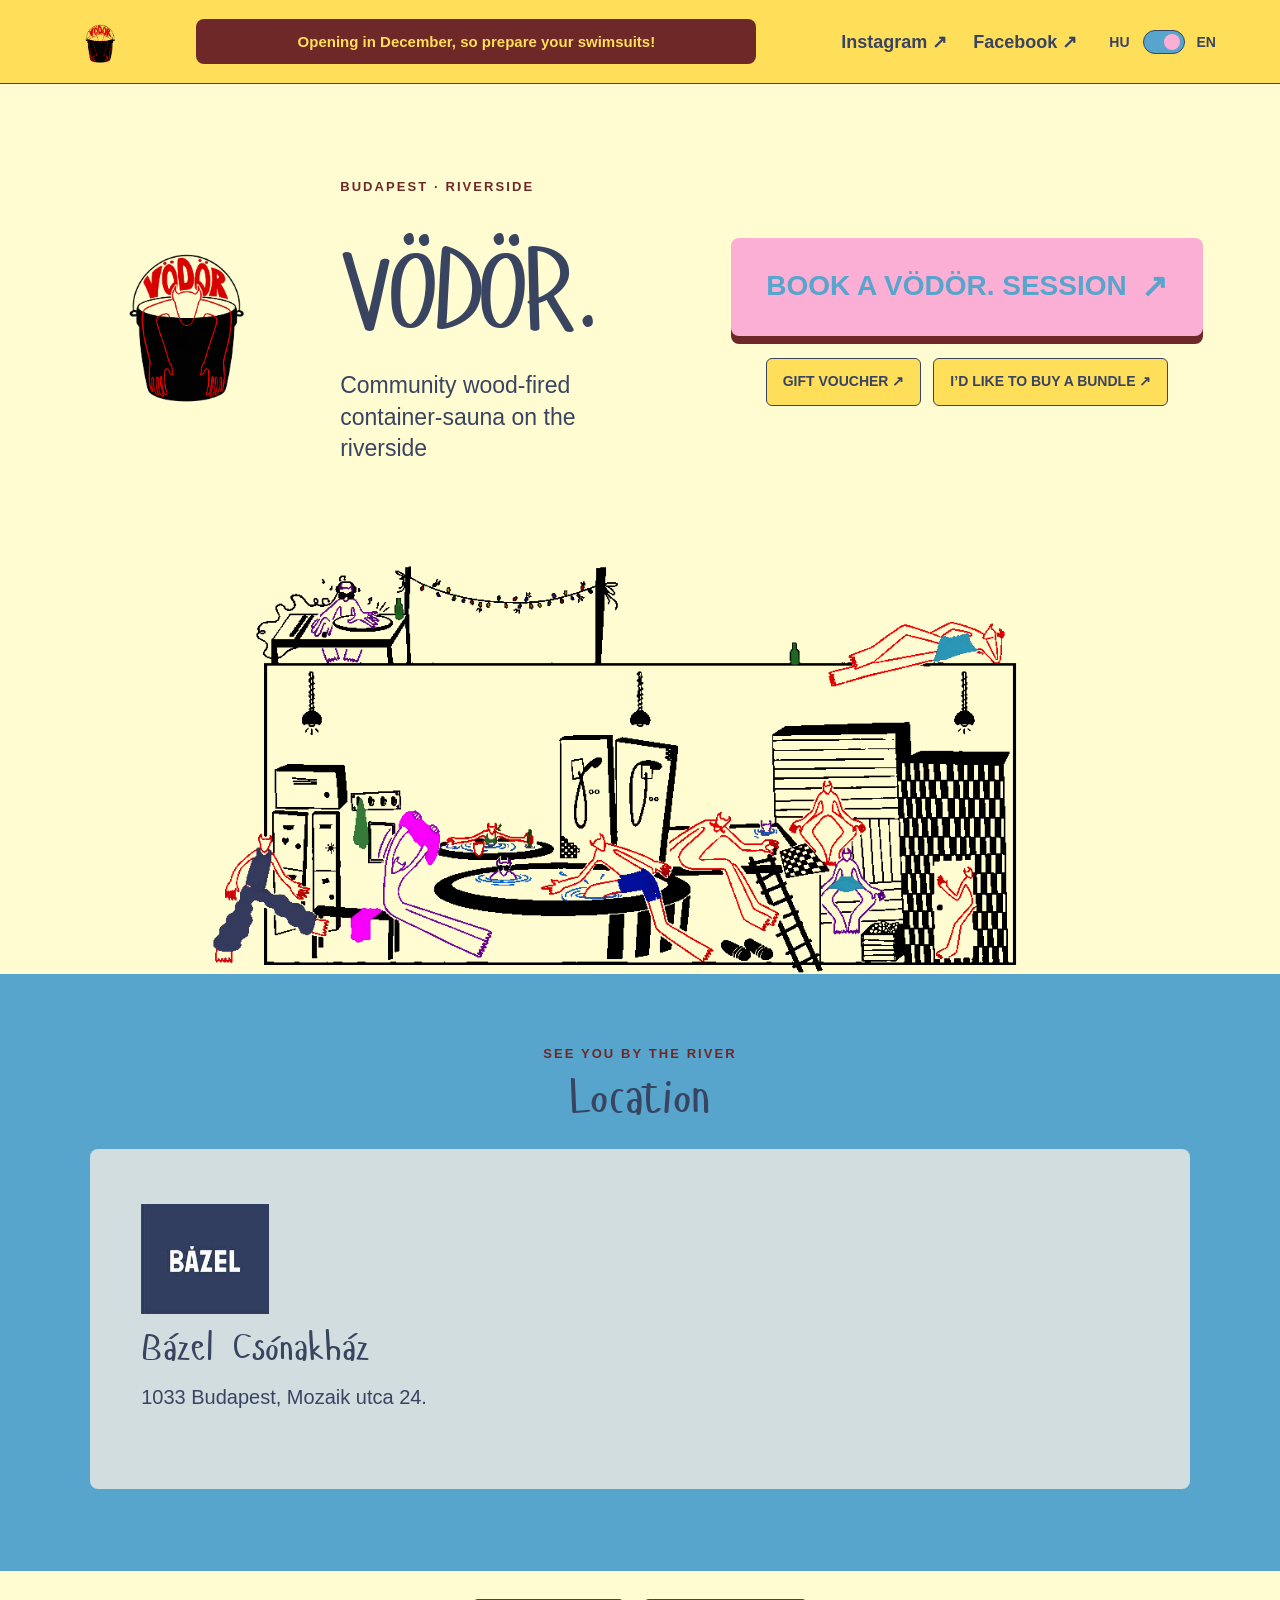
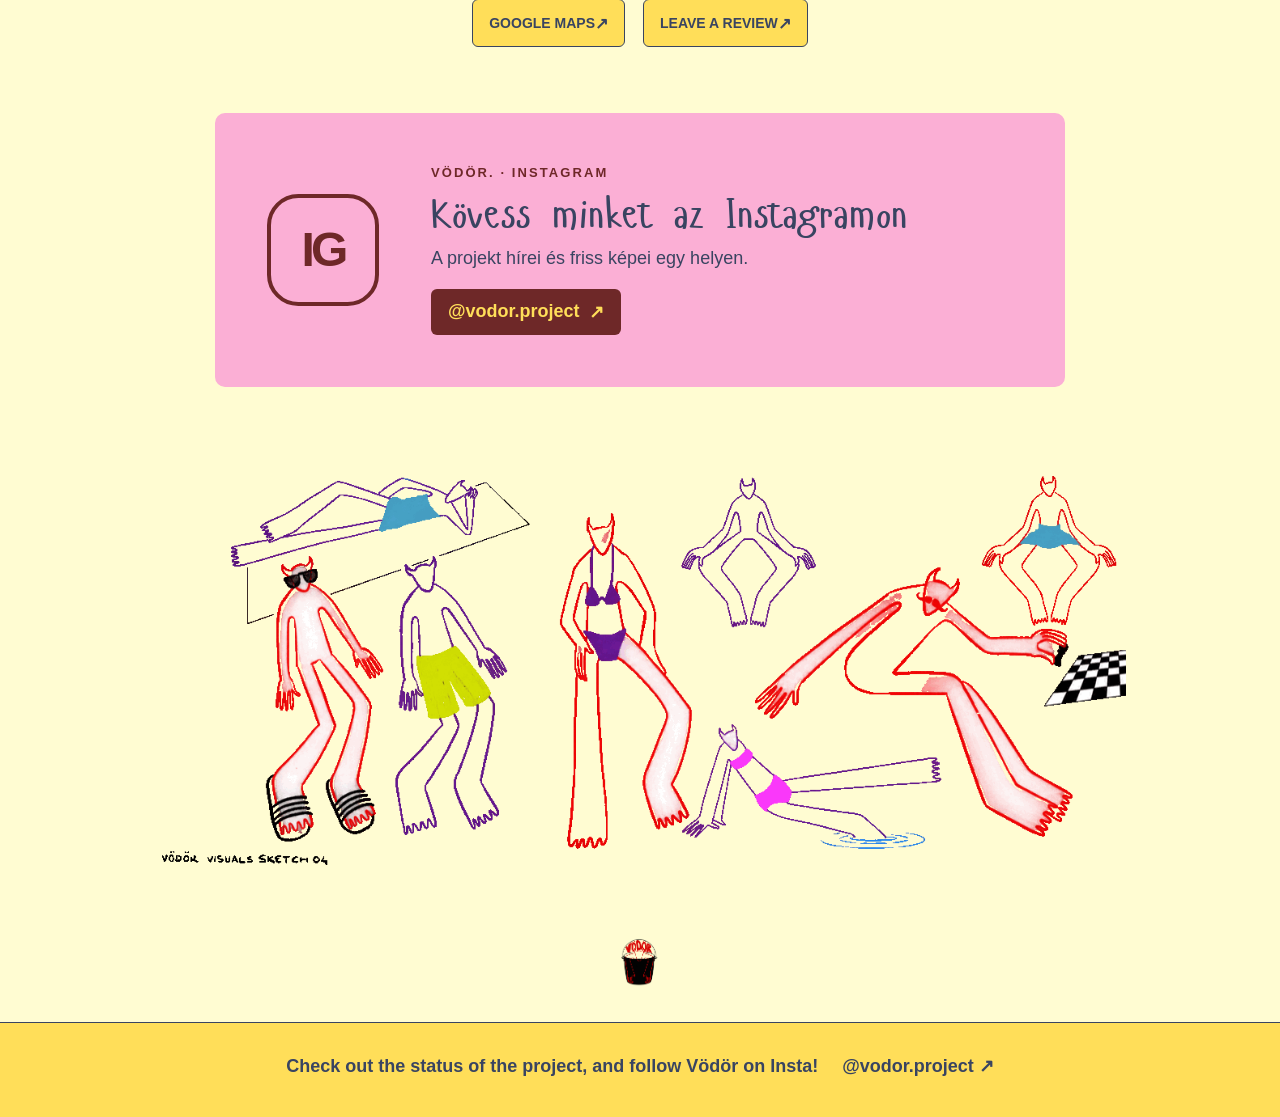
==== commit ed282d14: "Add Hangyaboly font, red logo, and Instagram profile card" ====
--- a/feltoltes-en.html
+++ b/feltoltes-en.html
@@ -6,19 +6,19 @@
   <meta name="description" content="VÖDÖR. Community wood-fired container-sauna on the riverside.">
   <meta name="theme-color" content="#D2DDE0">
   <title>VÖDÖR. — Community Sauna</title>
-  <link rel="preload" href="./gulfs-display-normal.ttf" as="font" type="font/ttf" crossorigin>
-  <link rel="stylesheet" href="./styles.css?v=20261113-opening-banner-title-gray">
+  <link rel="preload" href="./Hangyaboly.ttf" as="font" type="font/ttf" crossorigin>
+  <link rel="stylesheet" href="./styles.css?v=20261115-hangyaboly-red-logo-instagram">
 </head>
 <body>
   <header class="topbar">
-    <a class="small-brand" href="#top" aria-label="Vödör — home"><img src="./vodor-logo-transparent-2026.png" alt="Vödör logo"></a>
+    <a class="small-brand" href="#top" aria-label="Vödör — home"><img src="./vodor-logo-red-transparent.png" alt="Vödör logo"></a>
     <div class="opening-banner" data-hu="Nyitás decemberben, úgyhogy készítsd a fürdőgatyád!" data-en="Opening in December, so prepare your swimsuits!">Opening in December, so prepare your swimsuits!</div>
     <nav class="top-links" aria-label="Social media"><a href="https://www.instagram.com/vodor.project" target="_blank" rel="noopener noreferrer">Instagram ↗</a><a href="https://www.facebook.com/profile.php?id=61594585125797" target="_blank" rel="noopener noreferrer">Facebook ↗</a></nav>
     <label class="language-control"><span>HU</span><input id="languageToggle" type="checkbox" aria-label="Switch between Hungarian and English"><span>EN</span></label>
   </header>
   <main id="top">
     <section class="hero" aria-labelledby="site-title">
-      <div class="hero-identity"><img class="hero-logo" src="./vodor-logo-transparent-2026.png" alt=""><div><p class="eyebrow" data-hu="BUDAPEST · DUNAPART" data-en="BUDAPEST · RIVERSIDE">BUDAPEST · RIVERSIDE</p><h1 id="site-title">VÖDÖR.</h1><p class="description" data-hu="Közösségi fatüzelésű konténerszauna a Dunaparton" data-en="Community wood-fired container-sauna on the riverside">Community wood-fired container-sauna on the riverside</p></div></div>
+      <div class="hero-identity"><img class="hero-logo" src="./vodor-logo-red-transparent.png" alt=""><div><p class="eyebrow" data-hu="BUDAPEST · DUNAPART" data-en="BUDAPEST · RIVERSIDE">BUDAPEST · RIVERSIDE</p><h1 id="site-title">VÖDÖR.</h1><p class="description" data-hu="Közösségi fatüzelésű konténerszauna a Dunaparton" data-en="Community wood-fired container-sauna on the riverside">Community wood-fired container-sauna on the riverside</p></div></div>
       <div class="hero-actions"><a class="booking-button" href="https://bookasession.org/vodor" target="_blank" rel="noopener noreferrer"><span data-hu="FOGLALJ EGY VÖDÖR. SESSIONT" data-en="BOOK A VÖDÖR. SESSION">BOOK A VÖDÖR. SESSION</span><span class="button-arrow" aria-hidden="true">↗</span></a><div class="secondary-actions"><a class="secondary-button" href="https://bookasession.org/vodor/gift-vouchers" target="_blank" rel="noopener noreferrer" data-hu="AJÁNDÉKUTALVÁNY ↗" data-en="GIFT VOUCHER ↗">GIFT VOUCHER ↗</a><a class="secondary-button" href="https://bookasession.org/vodor/bundles" target="_blank" rel="noopener noreferrer" data-hu="BÉRLETET VESZEK ↗" data-en="I’D LIKE TO BUY A BUNDLE ↗">I’D LIKE TO BUY A BUNDLE ↗</a></div></div>
     </section>
     <figure class="bathhouse-art"><img src="./vodor-bathhouse-scene-transparent.gif" alt="Vödör container bathhouse drawing with swimming devils"></figure>
@@ -27,16 +27,26 @@
       <div class="location-card"><div class="location-details"><img class="location-logo" src="./bazel-csonakhaz-logo.jpg" alt="Bázel Csónakház logó"><h3>Bázel Csónakház</h3><p>1033 Budapest, Mozaik utca 24.</p></div></div>
     </section>
     <section class="community-links" aria-label="Google Maps and review"><a class="secondary-button" href="https://maps.app.goo.gl/XfGhkpN4y7JvSq9V9" target="_blank" rel="noopener noreferrer"><span data-hu="GOOGLE TÉRKÉP" data-en="GOOGLE MAPS">GOOGLE MAPS</span><span class="button-arrow" aria-hidden="true">↗</span></a><a class="secondary-button" href="https://maps.app.goo.gl/XfGhkpN4y7JvSq9V9" target="_blank" rel="noopener noreferrer"><span data-hu="ÉRTÉKELJ MINKET" data-en="LEAVE A REVIEW">LEAVE A REVIEW</span><span class="button-arrow" aria-hidden="true">↗</span></a></section>
+    <section class="instagram-section" aria-labelledby="instagram-heading">
+      <div class="instagram-card">
+        <div class="instagram-mark" aria-hidden="true">IG</div>
+        <div class="instagram-copy">
+          <p class="eyebrow">VÖDÖR. · INSTAGRAM</p>
+          <h2 id="instagram-heading" data-hu="Kövess minket az Instagramon" data-en="Follow VÖDÖR. on Instagram">Kövess minket az Instagramon</h2>
+          <p data-hu="A projekt hírei és friss képei egy helyen." data-en="Project news and latest photos, all in one place.">A projekt hírei és friss képei egy helyen.</p>
+          <a class="instagram-profile" href="https://www.instagram.com/vodor.project" target="_blank" rel="noopener noreferrer">@vodor.project <span aria-hidden="true">↗</span></a>
+        </div>
+      </div>
+    </section>
   </main>
   <figure class="footer-art"><img src="./vodor-visual-swimsuit-transparent.gif" alt="Vödör devils in swimsuits from the original concept sketch"></figure>
-  <figure class="footer-logo"><img src="./vodor-logo-paper.png" alt="Vödör red logo"></figure>
+  <figure class="footer-logo"><img src="./vodor-logo-red-transparent.png" alt="Vödör red logo"></figure>
   <footer class="footer"><p data-hu="Nézd meg, hogy áll a projekt, és kövesd a Vödröt!" data-en="Check out the status of the project, and follow Vödör on Insta!">Check out the status of the project, and follow Vödör on Insta!</p><a href="https://www.instagram.com/vodor.project" target="_blank" rel="noopener noreferrer">@vodor.project ↗</a></footer>
   <script>
     const languageToggle = document.querySelector("#languageToggle");
     function setLanguage(language) {
       document.documentElement.lang = language;
       document.querySelectorAll("[data-hu]").forEach((element) => { element.textContent = element.dataset[language]; });
-      document.querySelector(".stars").setAttribute("aria-label", language === "en" ? "5 stars" : "5 csillag");
     }
     languageToggle.checked = document.documentElement.lang === "en";
     languageToggle.addEventListener("change", () => setLanguage(languageToggle.checked ? "en" : "hu"));
--- a/styles.css
+++ b/styles.css
@@ -1,5 +1,5 @@
-@font-face{font-family:"Gulfs Display";src:url("./gulfs-display-normal.ttf") format("truetype");font-display:swap;font-weight:400}
-:root{--bordo:#6E2828;--turquoise:#57A5CC;--gray:#394461;--yellow:#FFDE59;--green:#2B9854;--pink:#FBAFD5;--lightgreen:#A3C1AD;--silver:#D2DDE0;--ink:var(--gray);--paper:#FFFCD2;--display:"Gulfs Display",Impact,"Arial Black",sans-serif;--body:"League Spartan",Arial,sans-serif}
+@font-face{font-family:"Hangyaboly";src:url("./Hangyaboly.ttf") format("truetype");font-display:swap;font-weight:400}
+:root{--bordo:#6E2828;--turquoise:#57A5CC;--gray:#394461;--yellow:#FFDE59;--green:#2B9854;--pink:#FBAFD5;--lightgreen:#A3C1AD;--silver:#D2DDE0;--ink:var(--gray);--paper:#FFFCD2;--display:"Hangyaboly",Impact,"Arial Black",sans-serif;--body:"League Spartan",Arial,sans-serif}
 *{box-sizing:border-box}
 html{scroll-behavior:smooth}
 body{margin:0;background:var(--paper);color:var(--ink);font-family:var(--body);font-size:18px}
@@ -27,5 +27,15 @@
 :focus-visible{outline:3px solid var(--bordo);outline-offset:3px}
 .button-arrow{font-family:Arial,sans-serif;font-size:1.15em;line-height:1;display:inline-block}
 @media(max-width:760px){.topbar{min-height:72px;padding:10px 16px;gap:16px;flex-wrap:wrap}.small-brand{order:1}.top-links{order:2}.language-control{order:3}.opening-banner{order:4;flex:1 0 100%;max-width:none;margin:0}.small-brand{width:60px;height:48px}.top-links{gap:14px;font-size:15px}.hero{min-height:auto;padding:60px 22px 52px;grid-template-columns:1fr;gap:36px}.hero-identity{justify-content:center;gap:16px}.hero-logo{width:clamp(90px,24vw,145px)}.hero-actions{max-width:600px;width:100%;margin:auto}.booking-button{min-height:82px}.secondary-actions{gap:9px}.secondary-button{padding:12px;font-size:12px}.bathhouse-art img{max-height:300px;object-fit:contain}.location{padding:56px 16px}.location-card{grid-template-columns:1fr}.location-card iframe{min-height:260px}.community-links{grid-template-columns:1fr;padding:0 16px 50px}.footer-art{padding:0 16px 44px}}
-@media(max-width:420px){.topbar{gap:10px}.top-links{gap:10px;font-size:13px}.language-control{gap:5px;font-size:12px}.language-control input{width:38px}.language-control input:checked:before{transform:translateX(13px)}.hero-identity{align-items:flex-start}.hero-logo{width:82px}.eyebrow{font-size:11px}.hero-identity .eyebrow{margin-bottom:22px}.description{font-size:17px}.secondary-actions{flex-direction:column}.secondary-button{min-height:44px}.community-card h2{font-size:30px}}
-@media(prefers-reduced-motion:reduce){html{scroll-behavior:auto}*,*:before,*:after{transition:none!important}}+@media(max-width:420px){.topbar{gap:10px}.top-links{gap:10px;font-size:13px}.language-control{gap:5px;font-size:12px}.language-control input{width:38px}.language-control input:checked:before{transform:translateX(13px)}.hero-identity{align-items:flex-start}.hero-logo{width:92px}.eyebrow{font-size:11px}.hero-identity .eyebrow{margin-bottom:22px}.description{font-size:17px}.secondary-actions{flex-direction:column}.secondary-button{min-height:44px}.community-card h2{font-size:30px}}
+@media(prefers-reduced-motion:reduce){html{scroll-behavior:auto}*,*:before,*:after{transition:none!important}}
+.instagram-section{padding:0 clamp(20px,6vw,90px) 72px;background:var(--paper)}
+.instagram-card{max-width:850px;margin:0 auto;padding:clamp(26px,5vw,52px);display:flex;align-items:center;gap:clamp(22px,5vw,52px);border-radius:10px;background:var(--pink);color:var(--gray)}
+.instagram-mark{width:clamp(72px,12vw,112px);height:clamp(72px,12vw,112px);flex:none;display:grid;place-items:center;border:4px solid var(--bordo);border-radius:28%;color:var(--bordo);font-family:Arial,sans-serif;font-size:clamp(30px,5vw,48px);font-weight:800;letter-spacing:-.08em}
+.instagram-copy .eyebrow{margin-bottom:14px}
+.instagram-copy h2{font-size:clamp(27px,4vw,42px)}
+.instagram-copy>p:not(.eyebrow){margin:12px 0 18px;font-size:18px;line-height:1.35}
+.instagram-profile{display:inline-flex;align-items:center;gap:9px;padding:12px 17px;border-radius:6px;background:var(--bordo);color:var(--yellow);font-weight:800;text-decoration:none}
+.instagram-profile:hover{background:var(--gray)}
+.footer-logo img{mix-blend-mode:normal}
+@media(max-width:520px){.instagram-section{padding:0 16px 52px}.instagram-card{align-items:flex-start;gap:18px}.instagram-mark{border-radius:24%;font-size:32px}}
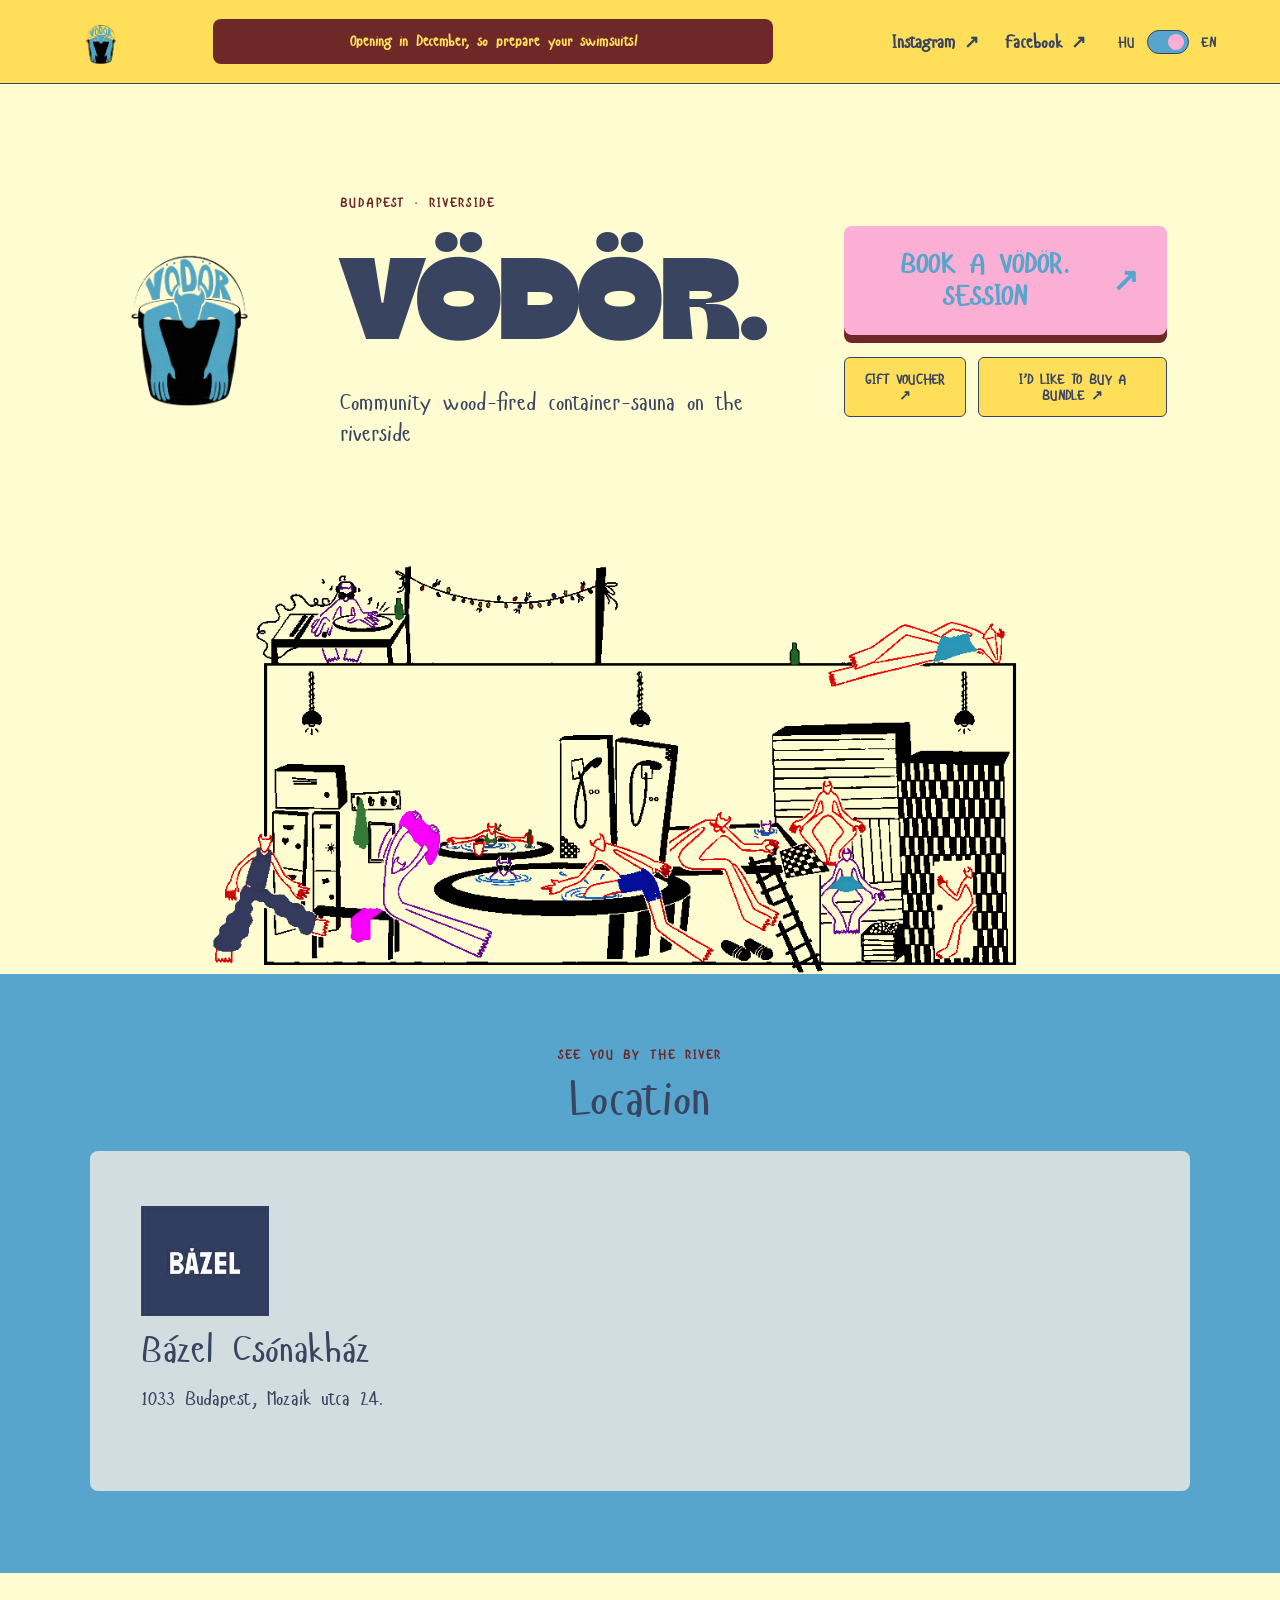
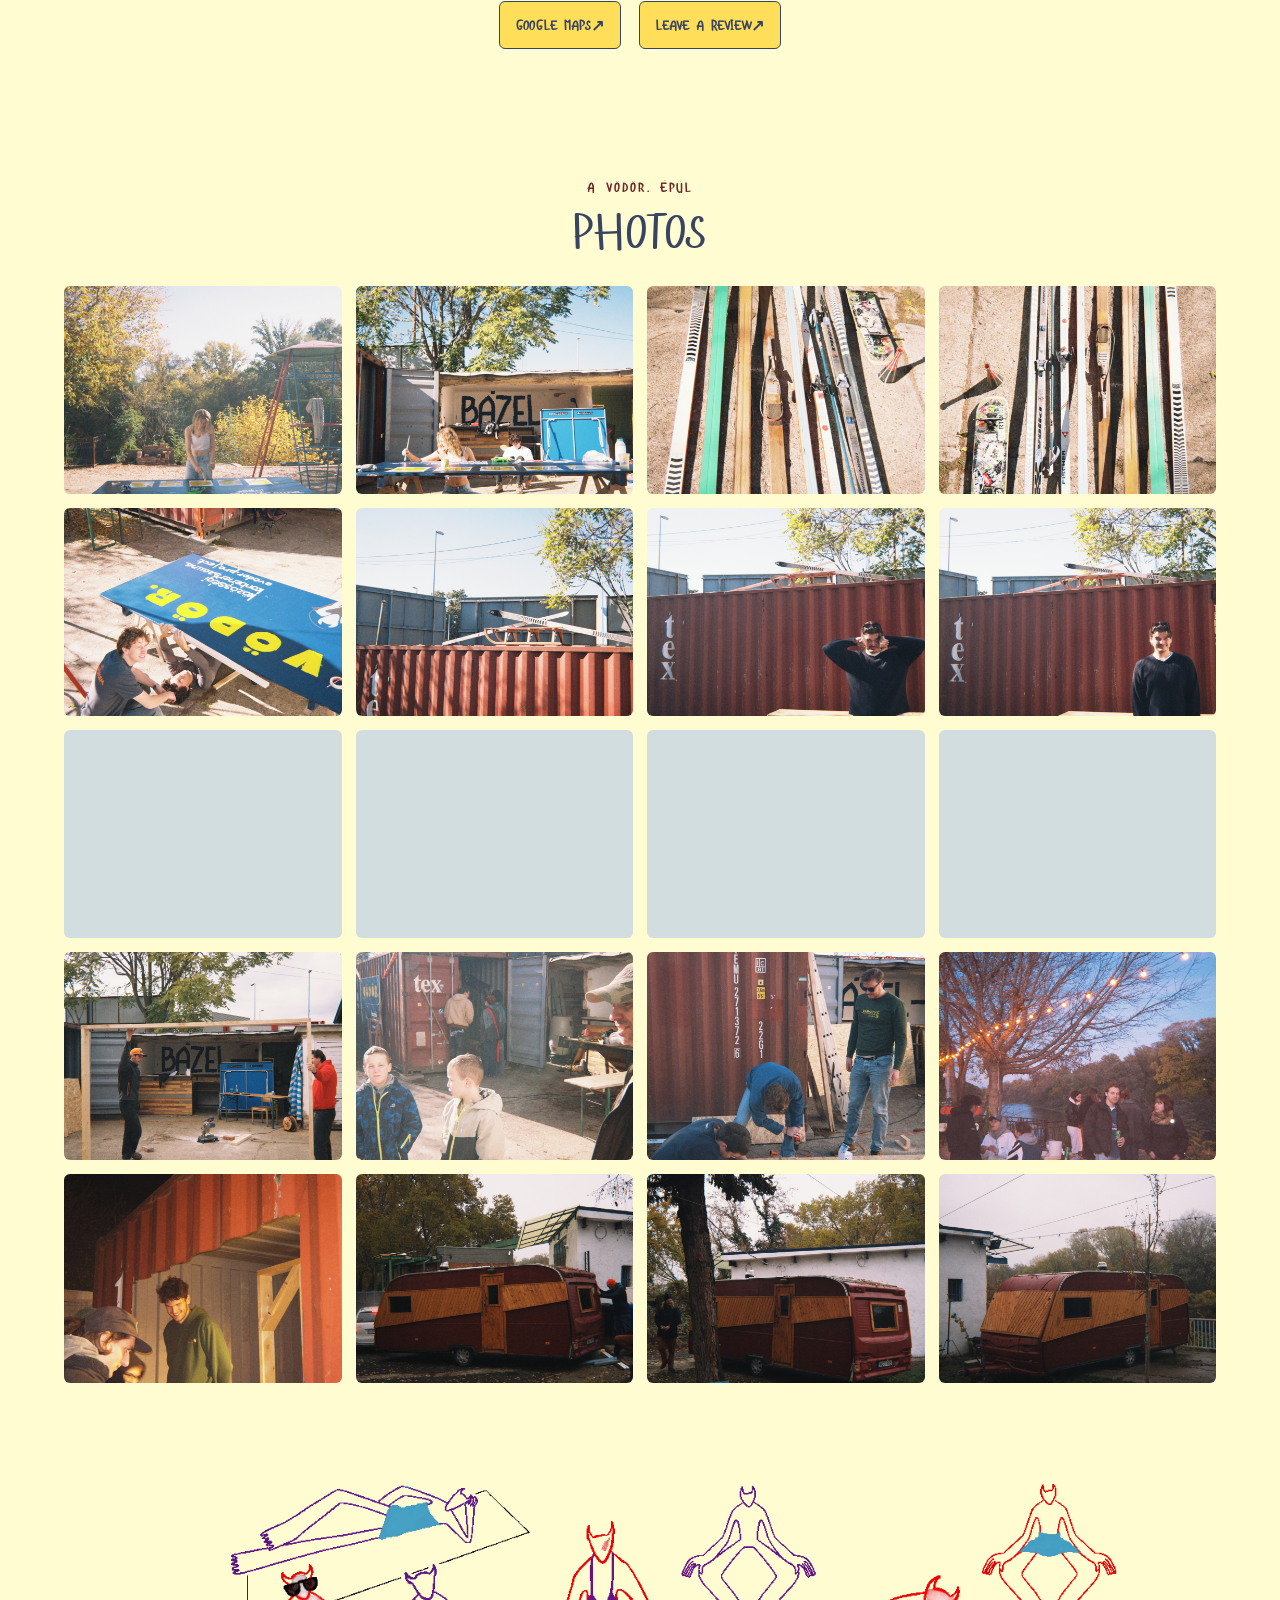
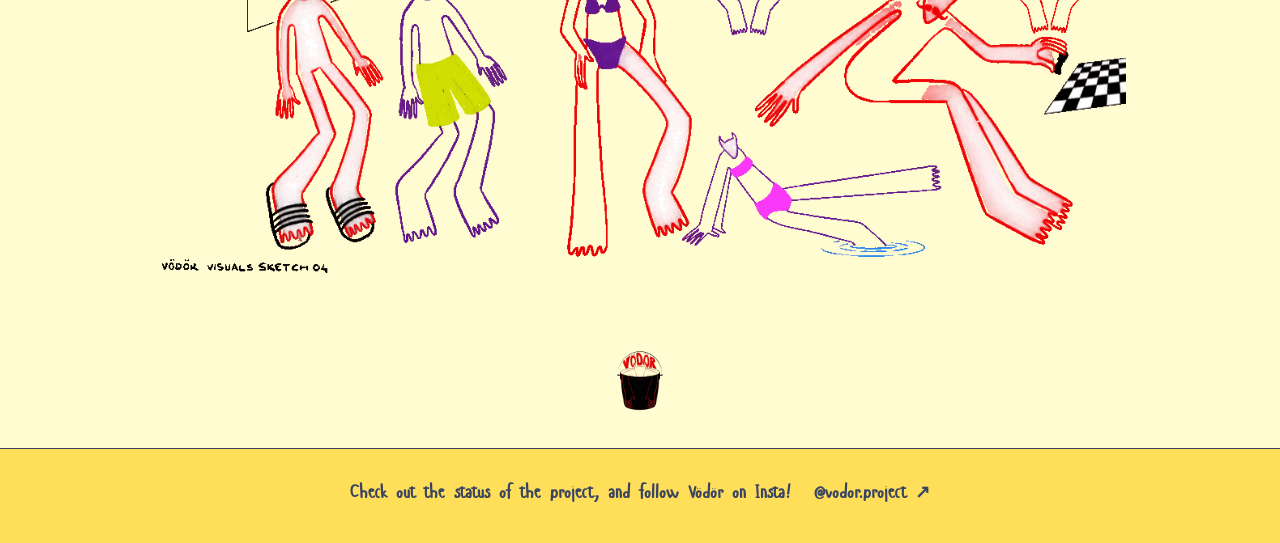
==== commit e983e42f: "Restore VÖDÖR branding and add photo gallery" ====
--- a/feltoltes-en.html
+++ b/feltoltes-en.html
@@ -7,35 +7,49 @@
   <meta name="theme-color" content="#D2DDE0">
   <title>VÖDÖR. — Community Sauna</title>
   <link rel="preload" href="./Hangyaboly.ttf" as="font" type="font/ttf" crossorigin>
-  <link rel="stylesheet" href="./styles.css?v=20261115-hangyaboly-red-logo-instagram">
+  <link rel="stylesheet" href="./styles.css?v=20261115-brand-gallery">
 </head>
 <body>
   <header class="topbar">
-    <a class="small-brand" href="#top" aria-label="Vödör — home"><img src="./vodor-logo-red-transparent.png" alt="Vödör logo"></a>
+    <a class="small-brand" href="#top" aria-label="Vödör — home"><img src="./vodor-logo-transparent-2026.png" alt="Vödör logo"></a>
     <div class="opening-banner" data-hu="Nyitás decemberben, úgyhogy készítsd a fürdőgatyád!" data-en="Opening in December, so prepare your swimsuits!">Opening in December, so prepare your swimsuits!</div>
     <nav class="top-links" aria-label="Social media"><a href="https://www.instagram.com/vodor.project" target="_blank" rel="noopener noreferrer">Instagram ↗</a><a href="https://www.facebook.com/profile.php?id=61594585125797" target="_blank" rel="noopener noreferrer">Facebook ↗</a></nav>
     <label class="language-control"><span>HU</span><input id="languageToggle" type="checkbox" aria-label="Switch between Hungarian and English"><span>EN</span></label>
   </header>
   <main id="top">
     <section class="hero" aria-labelledby="site-title">
-      <div class="hero-identity"><img class="hero-logo" src="./vodor-logo-red-transparent.png" alt=""><div><p class="eyebrow" data-hu="BUDAPEST · DUNAPART" data-en="BUDAPEST · RIVERSIDE">BUDAPEST · RIVERSIDE</p><h1 id="site-title">VÖDÖR.</h1><p class="description" data-hu="Közösségi fatüzelésű konténerszauna a Dunaparton" data-en="Community wood-fired container-sauna on the riverside">Community wood-fired container-sauna on the riverside</p></div></div>
+      <div class="hero-identity"><img class="hero-logo" src="./vodor-logo-transparent-2026.png" alt=""><div><p class="eyebrow" data-hu="BUDAPEST · DUNAPART" data-en="BUDAPEST · RIVERSIDE">BUDAPEST · RIVERSIDE</p><h1 id="site-title">VÖDÖR.</h1><p class="description" data-hu="Közösségi fatüzelésű konténerszauna a Dunaparton" data-en="Community wood-fired container-sauna on the riverside">Community wood-fired container-sauna on the riverside</p></div></div>
       <div class="hero-actions"><a class="booking-button" href="https://bookasession.org/vodor" target="_blank" rel="noopener noreferrer"><span data-hu="FOGLALJ EGY VÖDÖR. SESSIONT" data-en="BOOK A VÖDÖR. SESSION">BOOK A VÖDÖR. SESSION</span><span class="button-arrow" aria-hidden="true">↗</span></a><div class="secondary-actions"><a class="secondary-button" href="https://bookasession.org/vodor/gift-vouchers" target="_blank" rel="noopener noreferrer" data-hu="AJÁNDÉKUTALVÁNY ↗" data-en="GIFT VOUCHER ↗">GIFT VOUCHER ↗</a><a class="secondary-button" href="https://bookasession.org/vodor/bundles" target="_blank" rel="noopener noreferrer" data-hu="BÉRLETET VESZEK ↗" data-en="I’D LIKE TO BUY A BUNDLE ↗">I’D LIKE TO BUY A BUNDLE ↗</a></div></div>
     </section>
     <figure class="bathhouse-art"><img src="./vodor-bathhouse-scene-transparent.gif" alt="Vödör container bathhouse drawing with swimming devils"></figure>
     <section class="location" id="location" aria-labelledby="location-title">
       <div class="section-heading"><p class="eyebrow" data-hu="TALÁLKOZUNK A DUNAPARTON" data-en="SEE YOU BY THE RIVER">SEE YOU BY THE RIVER</p><h2 id="location-title" data-hu="Helyszín" data-en="Location">Location</h2></div>
-      <div class="location-card"><div class="location-details"><img class="location-logo" src="./bazel-csonakhaz-logo.jpg" alt="Bázel Csónakház logó"><h3>Bázel Csónakház</h3><p>1033 Budapest, Mozaik utca 24.</p></div></div>
+      <div class="location-card"><div class="location-details"><img class="location-logo" src="./bazel-csonakhaz-logo.jpg" alt="Bázel Csónakház logó"><h3>Bázel Csónakház</h3><p>1033 Budapest, Mozaik utca 24.</p></div><iframe title="Map: Bázel Csónakház, Budapest" src="https://maps.google.com/maps?q=B%C3%A1zel%20Cs%C3%B3nakh%C3%A1z%2C%201033%20Budapest%2C%20Mozaik%20utca%2024&z=15&output=embed" loading="lazy" referrerpolicy="no-referrer-when-downgrade" allowfullscreen></iframe></div>
     </section>
     <section class="community-links" aria-label="Google Maps and review"><a class="secondary-button" href="https://maps.app.goo.gl/XfGhkpN4y7JvSq9V9" target="_blank" rel="noopener noreferrer"><span data-hu="GOOGLE TÉRKÉP" data-en="GOOGLE MAPS">GOOGLE MAPS</span><span class="button-arrow" aria-hidden="true">↗</span></a><a class="secondary-button" href="https://maps.app.goo.gl/XfGhkpN4y7JvSq9V9" target="_blank" rel="noopener noreferrer"><span data-hu="ÉRTÉKELJ MINKET" data-en="LEAVE A REVIEW">LEAVE A REVIEW</span><span class="button-arrow" aria-hidden="true">↗</span></a></section>
-    <section class="instagram-section" aria-labelledby="instagram-heading">
-      <div class="instagram-card">
-        <div class="instagram-mark" aria-hidden="true">IG</div>
-        <div class="instagram-copy">
-          <p class="eyebrow">VÖDÖR. · INSTAGRAM</p>
-          <h2 id="instagram-heading" data-hu="Kövess minket az Instagramon" data-en="Follow VÖDÖR. on Instagram">Kövess minket az Instagramon</h2>
-          <p data-hu="A projekt hírei és friss képei egy helyen." data-en="Project news and latest photos, all in one place.">A projekt hírei és friss képei egy helyen.</p>
-          <a class="instagram-profile" href="https://www.instagram.com/vodor.project" target="_blank" rel="noopener noreferrer">@vodor.project <span aria-hidden="true">↗</span></a>
-        </div>
+    <section class="gallery-section" id="gallery" aria-labelledby="gallery-title">
+      <div class="section-heading"><p class="eyebrow" data-hu="A VÖDÖR. ÉPÜL" data-en="VÖDÖR. IN THE MAKING">A VÖDÖR. ÉPÜL</p><h2 id="gallery-title" data-hu="KÉPEK" data-en="PHOTOS">PHOTOS</h2></div>
+      <div class="photo-gallery">
+        <figure><a href="./gallery/photo-01.jpg" target="_blank" rel="noopener"><img src="./gallery/photo-01.jpg" alt="VÖDÖR. project photo 1" loading="lazy" decoding="async"></a></figure>
+        <figure><a href="./gallery/photo-02.jpg" target="_blank" rel="noopener"><img src="./gallery/photo-02.jpg" alt="VÖDÖR. project photo 2" loading="lazy" decoding="async"></a></figure>
+        <figure><a href="./gallery/photo-03.jpg" target="_blank" rel="noopener"><img src="./gallery/photo-03.jpg" alt="VÖDÖR. project photo 3" loading="lazy" decoding="async"></a></figure>
+        <figure><a href="./gallery/photo-04.jpg" target="_blank" rel="noopener"><img src="./gallery/photo-04.jpg" alt="VÖDÖR. project photo 4" loading="lazy" decoding="async"></a></figure>
+        <figure><a href="./gallery/photo-05.jpg" target="_blank" rel="noopener"><img src="./gallery/photo-05.jpg" alt="VÖDÖR. project photo 5" loading="lazy" decoding="async"></a></figure>
+        <figure><a href="./gallery/photo-06.jpg" target="_blank" rel="noopener"><img src="./gallery/photo-06.jpg" alt="VÖDÖR. project photo 6" loading="lazy" decoding="async"></a></figure>
+        <figure><a href="./gallery/photo-07.jpg" target="_blank" rel="noopener"><img src="./gallery/photo-07.jpg" alt="VÖDÖR. project photo 7" loading="lazy" decoding="async"></a></figure>
+        <figure><a href="./gallery/photo-08.jpg" target="_blank" rel="noopener"><img src="./gallery/photo-08.jpg" alt="VÖDÖR. project photo 8" loading="lazy" decoding="async"></a></figure>
+        <figure><a href="./gallery/photo-09.jpg" target="_blank" rel="noopener"><img src="./gallery/photo-09.jpg" alt="VÖDÖR. project photo 9" loading="lazy" decoding="async"></a></figure>
+        <figure><a href="./gallery/photo-10.jpg" target="_blank" rel="noopener"><img src="./gallery/photo-10.jpg" alt="VÖDÖR. project photo 10" loading="lazy" decoding="async"></a></figure>
+        <figure><a href="./gallery/photo-11.jpg" target="_blank" rel="noopener"><img src="./gallery/photo-11.jpg" alt="VÖDÖR. project photo 11" loading="lazy" decoding="async"></a></figure>
+        <figure><a href="./gallery/photo-12.jpg" target="_blank" rel="noopener"><img src="./gallery/photo-12.jpg" alt="VÖDÖR. project photo 12" loading="lazy" decoding="async"></a></figure>
+        <figure><a href="./gallery/photo-13.jpg" target="_blank" rel="noopener"><img src="./gallery/photo-13.jpg" alt="VÖDÖR. project photo 13" loading="lazy" decoding="async"></a></figure>
+        <figure><a href="./gallery/photo-14.jpg" target="_blank" rel="noopener"><img src="./gallery/photo-14.jpg" alt="VÖDÖR. project photo 14" loading="lazy" decoding="async"></a></figure>
+        <figure><a href="./gallery/photo-15.jpg" target="_blank" rel="noopener"><img src="./gallery/photo-15.jpg" alt="VÖDÖR. project photo 15" loading="lazy" decoding="async"></a></figure>
+        <figure><a href="./gallery/photo-16.jpg" target="_blank" rel="noopener"><img src="./gallery/photo-16.jpg" alt="VÖDÖR. project photo 16" loading="lazy" decoding="async"></a></figure>
+        <figure><a href="./gallery/photo-17.jpg" target="_blank" rel="noopener"><img src="./gallery/photo-17.jpg" alt="VÖDÖR. project photo 17" loading="lazy" decoding="async"></a></figure>
+        <figure><a href="./gallery/photo-18.jpg" target="_blank" rel="noopener"><img src="./gallery/photo-18.jpg" alt="VÖDÖR. project photo 18" loading="lazy" decoding="async"></a></figure>
+        <figure><a href="./gallery/photo-19.jpg" target="_blank" rel="noopener"><img src="./gallery/photo-19.jpg" alt="VÖDÖR. project photo 19" loading="lazy" decoding="async"></a></figure>
+        <figure><a href="./gallery/photo-20.jpg" target="_blank" rel="noopener"><img src="./gallery/photo-20.jpg" alt="VÖDÖR. project photo 20" loading="lazy" decoding="async"></a></figure>
       </div>
     </section>
   </main>
--- a/styles.css
+++ b/styles.css
@@ -1,5 +1,6 @@
 @font-face{font-family:"Hangyaboly";src:url("./Hangyaboly.ttf") format("truetype");font-display:swap;font-weight:400}
-:root{--bordo:#6E2828;--turquoise:#57A5CC;--gray:#394461;--yellow:#FFDE59;--green:#2B9854;--pink:#FBAFD5;--lightgreen:#A3C1AD;--silver:#D2DDE0;--ink:var(--gray);--paper:#FFFCD2;--display:"Hangyaboly",Impact,"Arial Black",sans-serif;--body:"League Spartan",Arial,sans-serif}
+@font-face{font-family:"Gulfs Display";src:url("./gulfs-display-normal.ttf") format("truetype");font-display:swap;font-weight:400}
+:root{--bordo:#6E2828;--turquoise:#57A5CC;--gray:#394461;--yellow:#FFDE59;--green:#2B9854;--pink:#FBAFD5;--lightgreen:#A3C1AD;--silver:#D2DDE0;--ink:var(--gray);--paper:#FFFCD2;--display:"Hangyaboly",Impact,"Arial Black",sans-serif;--body:"Hangyaboly",Impact,sans-serif}
 *{box-sizing:border-box}
 html{scroll-behavior:smooth}
 body{margin:0;background:var(--paper);color:var(--ink);font-family:var(--body);font-size:18px}
@@ -14,14 +15,14 @@
 .eyebrow{font-size:13px;font-weight:800;letter-spacing:.16em;margin:0 0 14px;color:var(--bordo)}
 .hero-identity .eyebrow{margin-bottom:36px}
 h1,h2,h3{margin:0;font-family:var(--display);font-weight:400;line-height:.96}
-h1{font-size:clamp(64px,9vw,126px);letter-spacing:-.04em;line-height:1.06;color:var(--gray)}h2{font-size:clamp(30px,4vw,50px)}
+h1{font-family:"Gulfs Display",Impact,sans-serif;font-size:clamp(64px,9vw,126px);letter-spacing:-.04em;line-height:1.06;color:var(--gray)}h2{font-size:clamp(30px,4vw,50px)}
 .description{max-width:440px;margin:18px 0 0;font-size:clamp(18px,2vw,23px);line-height:1.35;color:var(--gray)}
 .hero-actions{text-align:center}.booking-button{min-height:98px;padding:22px 28px;background:var(--pink);color:var(--turquoise);border-radius:8px;display:flex;justify-content:center;align-items:center;gap:14px;text-decoration:none;font-size:clamp(19px,2.5vw,28px);font-weight:800;line-height:1.15;box-shadow:0 8px 0 var(--bordo);transition:transform .15s,box-shadow .15s}.booking-button:hover{transform:translateY(3px);box-shadow:0 5px 0 var(--bordo)}
 .secondary-actions{display:flex;justify-content:center;gap:12px;margin-top:22px}.secondary-button{min-height:48px;padding:13px 16px;border:1.5px solid var(--ink);border-radius:6px;background:var(--yellow);color:var(--gray);text-decoration:none;font-size:14px;font-weight:800;line-height:1.15;text-align:center;display:inline-flex;align-items:center;justify-content:center}.secondary-button:hover{background:var(--gray);color:var(--yellow)}
 .bathhouse-art{max-width:1120px;margin:0 auto;padding:0 clamp(20px,5vw,70px)}.bathhouse-art img{display:block;width:100%;max-height:500px;object-fit:contain}
 .location{padding:72px clamp(20px,6vw,90px) 82px;background:var(--turquoise);color:var(--gray)}.section-heading{text-align:center;margin:0 auto 28px}.section-heading .eyebrow{margin-bottom:12px}.location-card{max-width:1100px;margin:auto;display:grid;grid-template-columns:.82fr 1.18fr;min-height:340px;background:var(--silver);border-radius:8px;overflow:hidden}.location-details{align-self:center;padding:clamp(28px,4vw,54px)}.location-logo{display:block;width:min(100%,220px);height:110px;object-fit:contain;object-position:left center;margin:0 0 16px}.location-details h3{font-size:clamp(28px,3vw,38px)}.location-details p{margin:18px 0 24px;font-size:20px;line-height:1.3}.text-link{font-weight:800;text-decoration:none}.location-card iframe{width:100%;height:100%;min-height:340px;border:0}
 .community-links{max-width:1100px;padding:28px clamp(20px,3vw,40px) 66px;margin:auto;display:flex;justify-content:center;align-items:center;gap:18px;flex-wrap:wrap}.community-card{padding:clamp(24px,4vw,44px);background:var(--gray);color:var(--yellow);border-radius:8px}.community-card h2{font-size:clamp(27px,3vw,38px);margin:0 0 24px}.community-card .eyebrow{margin-bottom:16px;color:var(--pink)}.review-card{text-align:center}.review-card .eyebrow{margin-bottom:8px}.review-card h2{margin:0 0 20px}.stars{color:var(--yellow);font-size:36px;letter-spacing:.12em;margin:0 0 12px}
-.footer-logo{margin:0 auto;padding:4px 20px 22px;text-align:center}.footer-logo img{width:70px;height:70px;object-fit:contain;mix-blend-mode:multiply}
+.footer-logo{margin:0 auto;padding:4px 20px 22px;text-align:center}.footer-logo img{width:88px;height:88px;object-fit:contain;mix-blend-mode:multiply}
 .footer-art{max-width:1100px;margin:0 auto;padding:0 clamp(20px,5vw,70px) 56px}.footer-art img{display:block;width:100%;max-height:460px;object-fit:contain}
 .footer{padding:32px 20px 40px;display:flex;justify-content:center;align-items:center;gap:10px 24px;flex-wrap:wrap;border-top:1px solid var(--gray);background:var(--yellow);color:var(--gray);text-align:center}.footer p{margin:0;font-weight:700}
 :focus-visible{outline:3px solid var(--bordo);outline-offset:3px}
@@ -39,3 +40,13 @@
 .instagram-profile:hover{background:var(--gray)}
 .footer-logo img{mix-blend-mode:normal}
 @media(max-width:520px){.instagram-section{padding:0 16px 52px}.instagram-card{align-items:flex-start;gap:18px}.instagram-mark{border-radius:24%;font-size:32px}}
+
+.gallery-section{padding:64px clamp(20px,5vw,72px) 84px;background:var(--paper)}
+.gallery-section .section-heading{margin-bottom:30px}
+.photo-gallery{max-width:1320px;margin:0 auto;display:grid;grid-template-columns:repeat(4,minmax(0,1fr));gap:14px}
+.photo-gallery figure{margin:0;overflow:hidden;aspect-ratio:4/3;background:var(--silver);border-radius:6px}
+.photo-gallery a{display:block;width:100%;height:100%}
+.photo-gallery img{display:block;width:100%;height:100%;object-fit:cover;transition:transform .25s}
+.photo-gallery a:hover img{transform:scale(1.035)}
+@media(max-width:900px){.photo-gallery{grid-template-columns:repeat(3,minmax(0,1fr));gap:10px}}
+@media(max-width:560px){.gallery-section{padding:50px 14px 58px}.photo-gallery{grid-template-columns:repeat(2,minmax(0,1fr));gap:8px}}
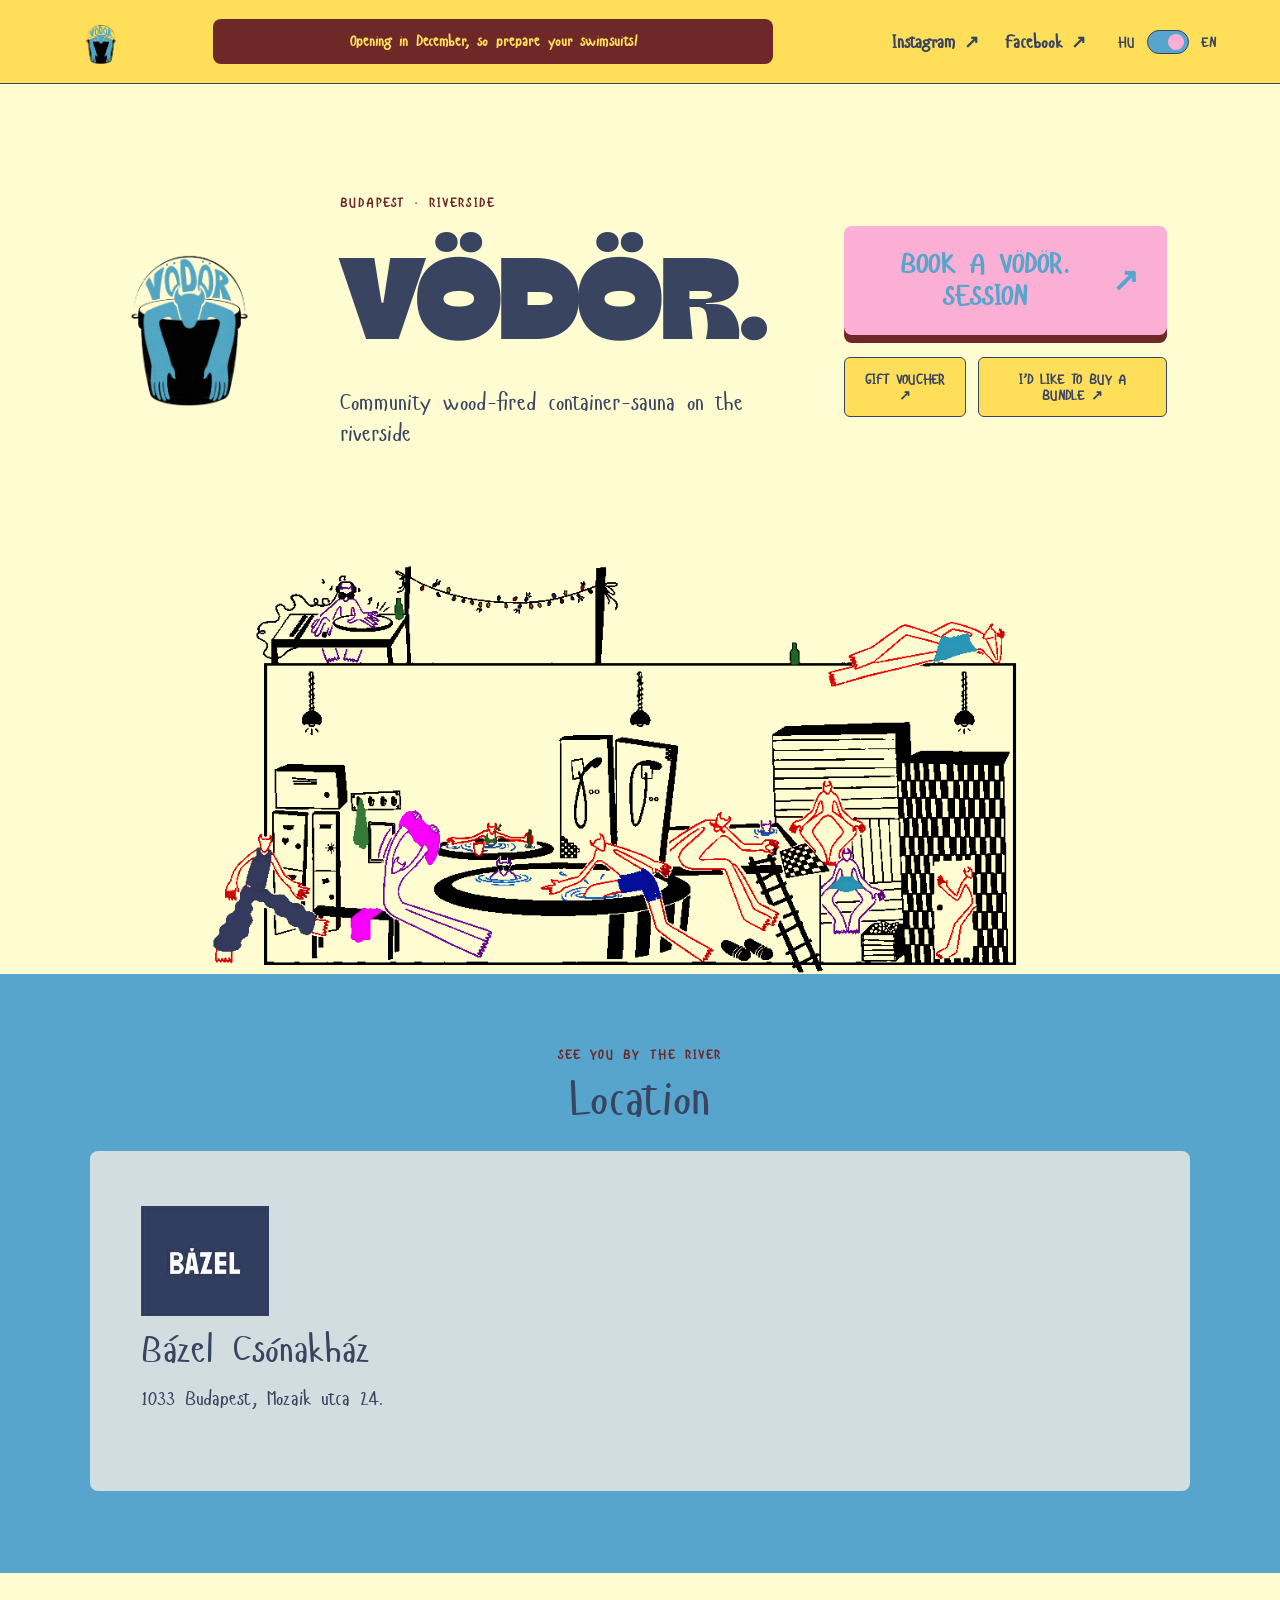
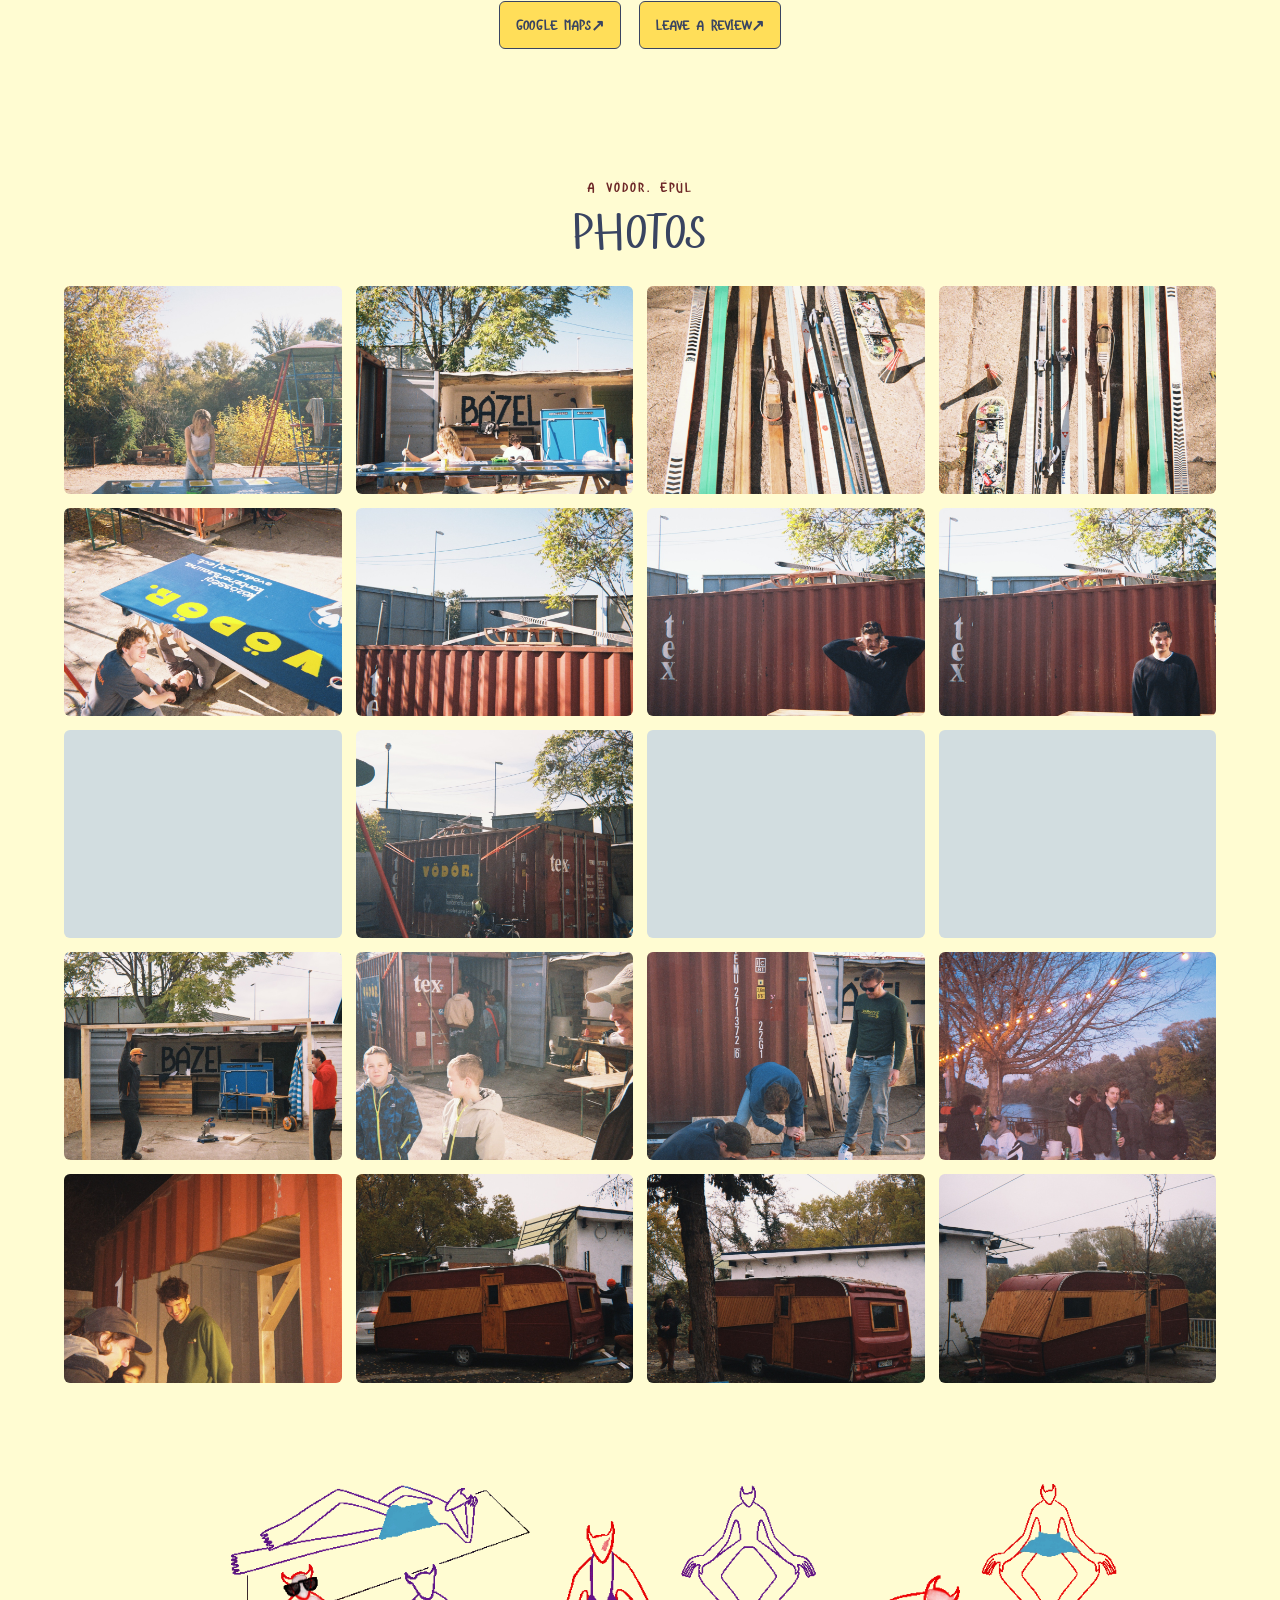
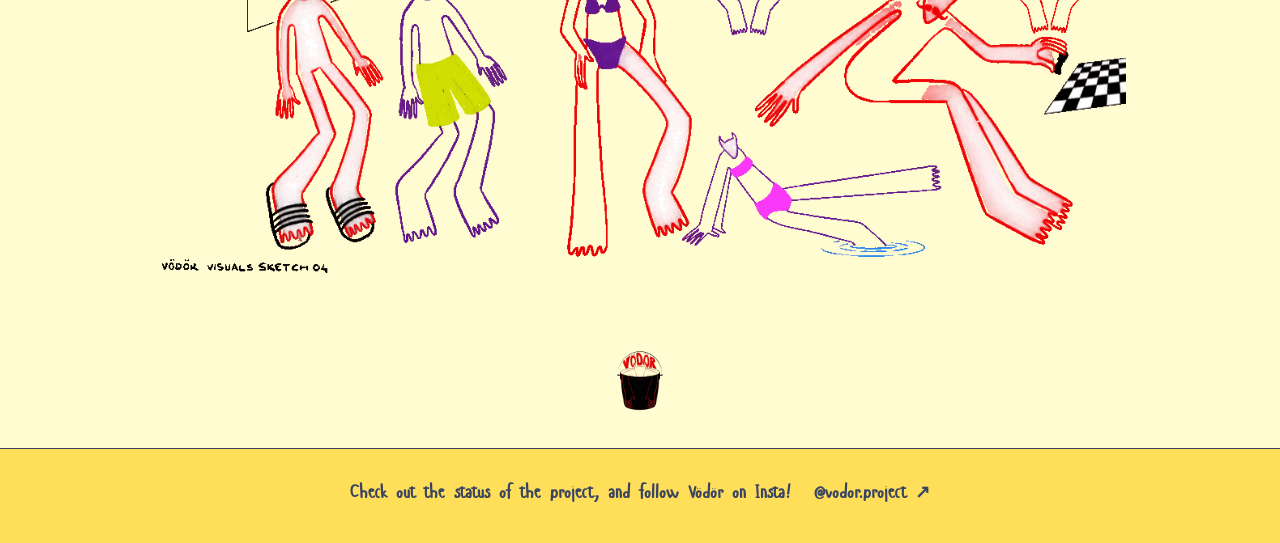
==== commit cb3d04d6: "Keep external-link arrows in text presentation" ====
--- a/feltoltes-en.html
+++ b/feltoltes-en.html
@@ -7,26 +7,26 @@
   <meta name="theme-color" content="#D2DDE0">
   <title>VÖDÖR. — Community Sauna</title>
   <link rel="preload" href="./Hangyaboly.ttf" as="font" type="font/ttf" crossorigin>
-  <link rel="stylesheet" href="./styles.css?v=20261115-brand-gallery">
+  <link rel="stylesheet" href="./styles.css?v=20261115-brand-gallery-arrows">
 </head>
 <body>
   <header class="topbar">
     <a class="small-brand" href="#top" aria-label="Vödör — home"><img src="./vodor-logo-transparent-2026.png" alt="Vödör logo"></a>
     <div class="opening-banner" data-hu="Nyitás decemberben, úgyhogy készítsd a fürdőgatyád!" data-en="Opening in December, so prepare your swimsuits!">Opening in December, so prepare your swimsuits!</div>
-    <nav class="top-links" aria-label="Social media"><a href="https://www.instagram.com/vodor.project" target="_blank" rel="noopener noreferrer">Instagram ↗</a><a href="https://www.facebook.com/profile.php?id=61594585125797" target="_blank" rel="noopener noreferrer">Facebook ↗</a></nav>
+    <nav class="top-links" aria-label="Social media"><a href="https://www.instagram.com/vodor.project" target="_blank" rel="noopener noreferrer">Instagram ↗︎</a><a href="https://www.facebook.com/profile.php?id=61594585125797" target="_blank" rel="noopener noreferrer">Facebook ↗︎</a></nav>
     <label class="language-control"><span>HU</span><input id="languageToggle" type="checkbox" aria-label="Switch between Hungarian and English"><span>EN</span></label>
   </header>
   <main id="top">
     <section class="hero" aria-labelledby="site-title">
       <div class="hero-identity"><img class="hero-logo" src="./vodor-logo-transparent-2026.png" alt=""><div><p class="eyebrow" data-hu="BUDAPEST · DUNAPART" data-en="BUDAPEST · RIVERSIDE">BUDAPEST · RIVERSIDE</p><h1 id="site-title">VÖDÖR.</h1><p class="description" data-hu="Közösségi fatüzelésű konténerszauna a Dunaparton" data-en="Community wood-fired container-sauna on the riverside">Community wood-fired container-sauna on the riverside</p></div></div>
-      <div class="hero-actions"><a class="booking-button" href="https://bookasession.org/vodor" target="_blank" rel="noopener noreferrer"><span data-hu="FOGLALJ EGY VÖDÖR. SESSIONT" data-en="BOOK A VÖDÖR. SESSION">BOOK A VÖDÖR. SESSION</span><span class="button-arrow" aria-hidden="true">↗</span></a><div class="secondary-actions"><a class="secondary-button" href="https://bookasession.org/vodor/gift-vouchers" target="_blank" rel="noopener noreferrer" data-hu="AJÁNDÉKUTALVÁNY ↗" data-en="GIFT VOUCHER ↗">GIFT VOUCHER ↗</a><a class="secondary-button" href="https://bookasession.org/vodor/bundles" target="_blank" rel="noopener noreferrer" data-hu="BÉRLETET VESZEK ↗" data-en="I’D LIKE TO BUY A BUNDLE ↗">I’D LIKE TO BUY A BUNDLE ↗</a></div></div>
+      <div class="hero-actions"><a class="booking-button" href="https://bookasession.org/vodor" target="_blank" rel="noopener noreferrer"><span data-hu="FOGLALJ EGY VÖDÖR. SESSIONT" data-en="BOOK A VÖDÖR. SESSION">BOOK A VÖDÖR. SESSION</span><span class="button-arrow" aria-hidden="true">↗︎</span></a><div class="secondary-actions"><a class="secondary-button" href="https://bookasession.org/vodor/gift-vouchers" target="_blank" rel="noopener noreferrer" data-hu="AJÁNDÉKUTALVÁNY ↗︎" data-en="GIFT VOUCHER ↗︎">GIFT VOUCHER ↗︎</a><a class="secondary-button" href="https://bookasession.org/vodor/bundles" target="_blank" rel="noopener noreferrer" data-hu="BÉRLETET VESZEK ↗︎" data-en="I’D LIKE TO BUY A BUNDLE ↗︎">I’D LIKE TO BUY A BUNDLE ↗︎</a></div></div>
     </section>
     <figure class="bathhouse-art"><img src="./vodor-bathhouse-scene-transparent.gif" alt="Vödör container bathhouse drawing with swimming devils"></figure>
     <section class="location" id="location" aria-labelledby="location-title">
       <div class="section-heading"><p class="eyebrow" data-hu="TALÁLKOZUNK A DUNAPARTON" data-en="SEE YOU BY THE RIVER">SEE YOU BY THE RIVER</p><h2 id="location-title" data-hu="Helyszín" data-en="Location">Location</h2></div>
       <div class="location-card"><div class="location-details"><img class="location-logo" src="./bazel-csonakhaz-logo.jpg" alt="Bázel Csónakház logó"><h3>Bázel Csónakház</h3><p>1033 Budapest, Mozaik utca 24.</p></div><iframe title="Map: Bázel Csónakház, Budapest" src="https://maps.google.com/maps?q=B%C3%A1zel%20Cs%C3%B3nakh%C3%A1z%2C%201033%20Budapest%2C%20Mozaik%20utca%2024&z=15&output=embed" loading="lazy" referrerpolicy="no-referrer-when-downgrade" allowfullscreen></iframe></div>
     </section>
-    <section class="community-links" aria-label="Google Maps and review"><a class="secondary-button" href="https://maps.app.goo.gl/XfGhkpN4y7JvSq9V9" target="_blank" rel="noopener noreferrer"><span data-hu="GOOGLE TÉRKÉP" data-en="GOOGLE MAPS">GOOGLE MAPS</span><span class="button-arrow" aria-hidden="true">↗</span></a><a class="secondary-button" href="https://maps.app.goo.gl/XfGhkpN4y7JvSq9V9" target="_blank" rel="noopener noreferrer"><span data-hu="ÉRTÉKELJ MINKET" data-en="LEAVE A REVIEW">LEAVE A REVIEW</span><span class="button-arrow" aria-hidden="true">↗</span></a></section>
+    <section class="community-links" aria-label="Google Maps and review"><a class="secondary-button" href="https://maps.app.goo.gl/XfGhkpN4y7JvSq9V9" target="_blank" rel="noopener noreferrer"><span data-hu="GOOGLE TÉRKÉP" data-en="GOOGLE MAPS">GOOGLE MAPS</span><span class="button-arrow" aria-hidden="true">↗︎</span></a><a class="secondary-button" href="https://maps.app.goo.gl/XfGhkpN4y7JvSq9V9" target="_blank" rel="noopener noreferrer"><span data-hu="ÉRTÉKELJ MINKET" data-en="LEAVE A REVIEW">LEAVE A REVIEW</span><span class="button-arrow" aria-hidden="true">↗︎</span></a></section>
     <section class="gallery-section" id="gallery" aria-labelledby="gallery-title">
       <div class="section-heading"><p class="eyebrow" data-hu="A VÖDÖR. ÉPÜL" data-en="VÖDÖR. IN THE MAKING">A VÖDÖR. ÉPÜL</p><h2 id="gallery-title" data-hu="KÉPEK" data-en="PHOTOS">PHOTOS</h2></div>
       <div class="photo-gallery">
@@ -55,7 +55,7 @@
   </main>
   <figure class="footer-art"><img src="./vodor-visual-swimsuit-transparent.gif" alt="Vödör devils in swimsuits from the original concept sketch"></figure>
   <figure class="footer-logo"><img src="./vodor-logo-red-transparent.png" alt="Vödör red logo"></figure>
-  <footer class="footer"><p data-hu="Nézd meg, hogy áll a projekt, és kövesd a Vödröt!" data-en="Check out the status of the project, and follow Vödör on Insta!">Check out the status of the project, and follow Vödör on Insta!</p><a href="https://www.instagram.com/vodor.project" target="_blank" rel="noopener noreferrer">@vodor.project ↗</a></footer>
+  <footer class="footer"><p data-hu="Nézd meg, hogy áll a projekt, és kövesd a Vödröt!" data-en="Check out the status of the project, and follow Vödör on Insta!">Check out the status of the project, and follow Vödör on Insta!</p><a href="https://www.instagram.com/vodor.project" target="_blank" rel="noopener noreferrer">@vodor.project ↗︎</a></footer>
   <script>
     const languageToggle = document.querySelector("#languageToggle");
     function setLanguage(language) {
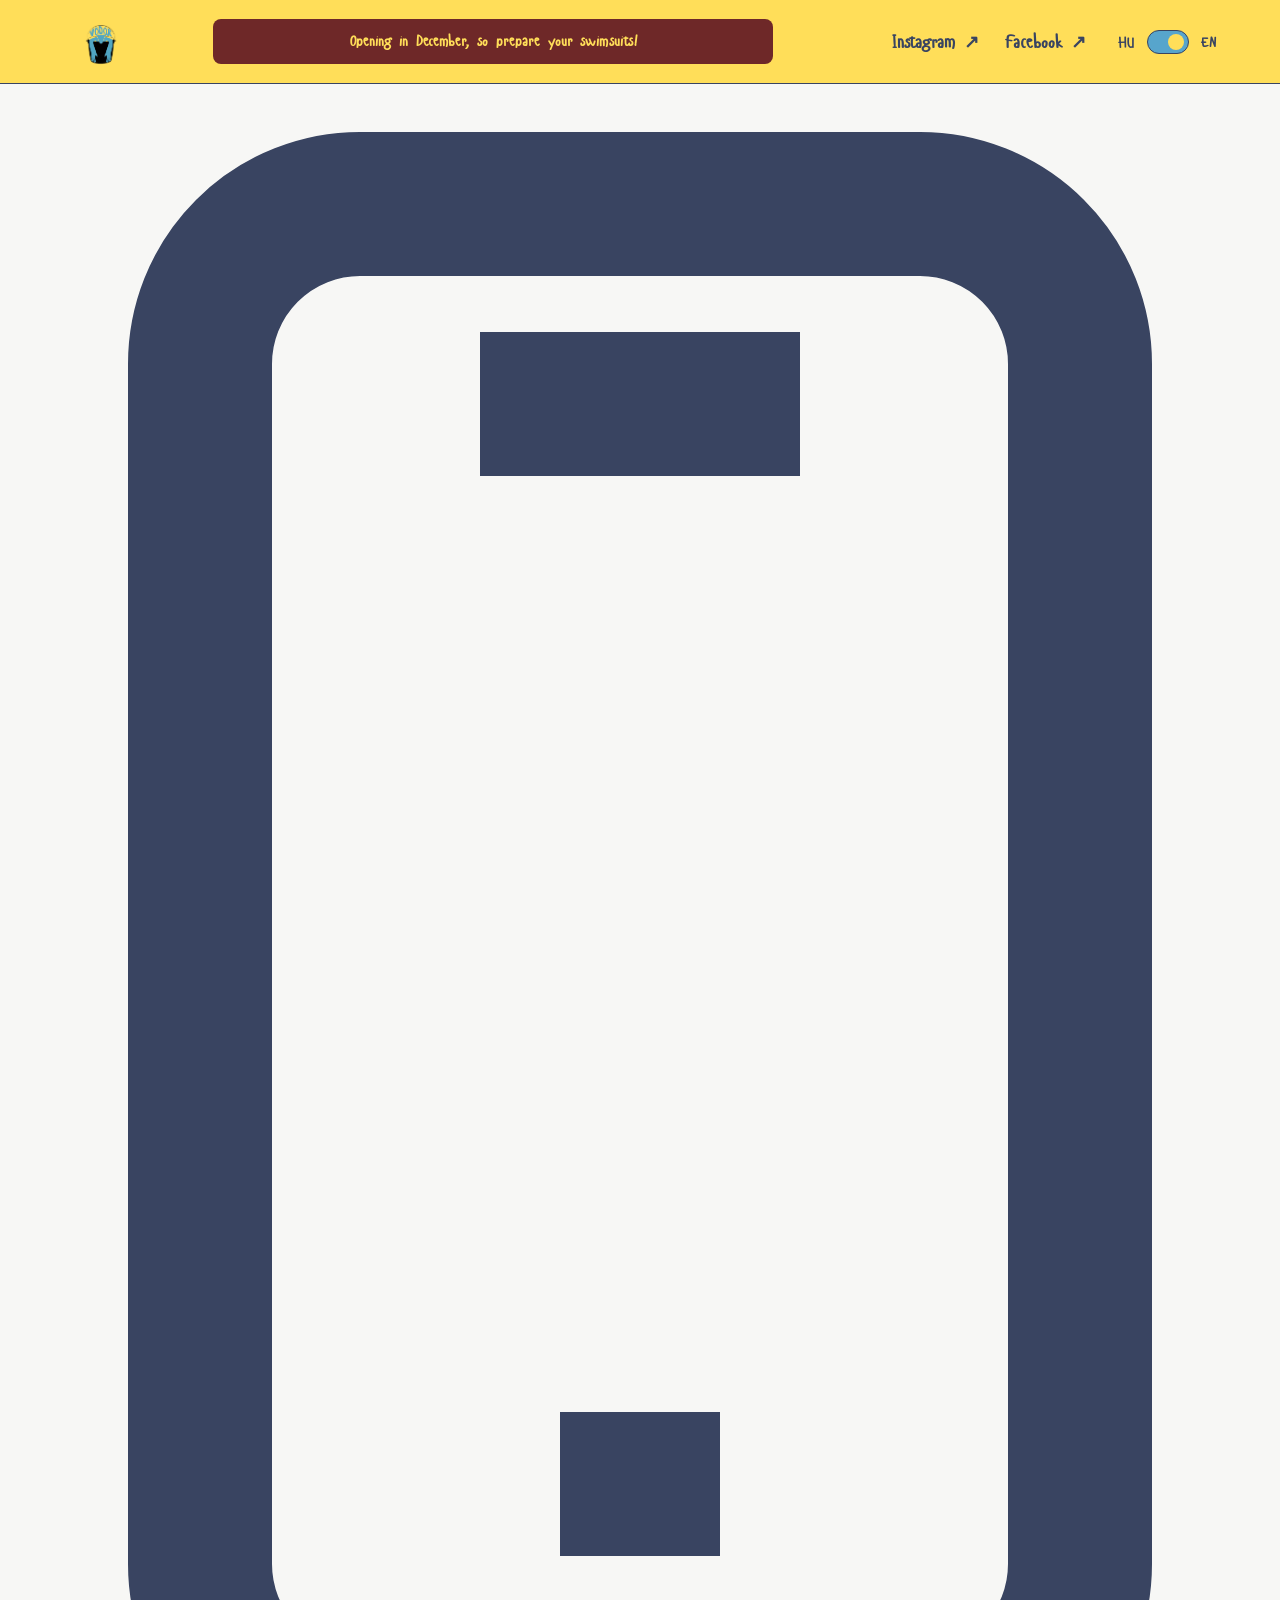
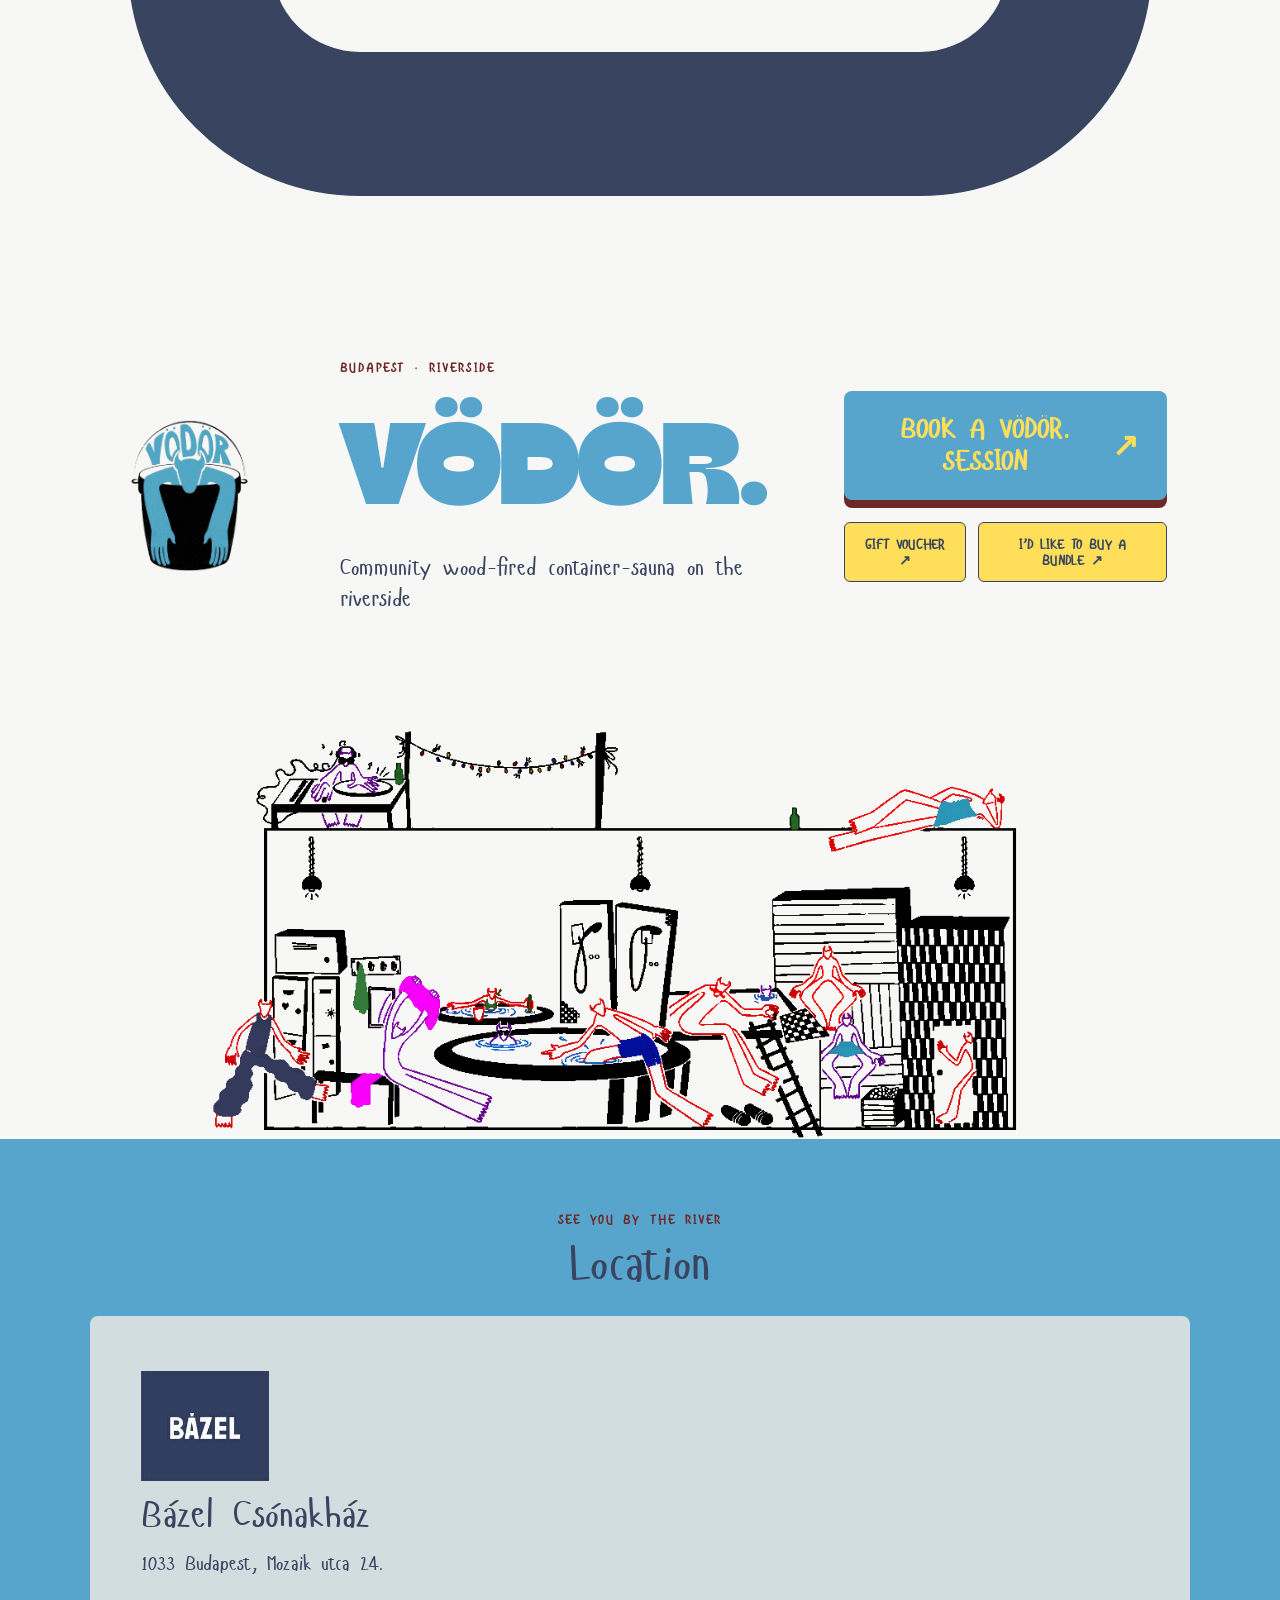
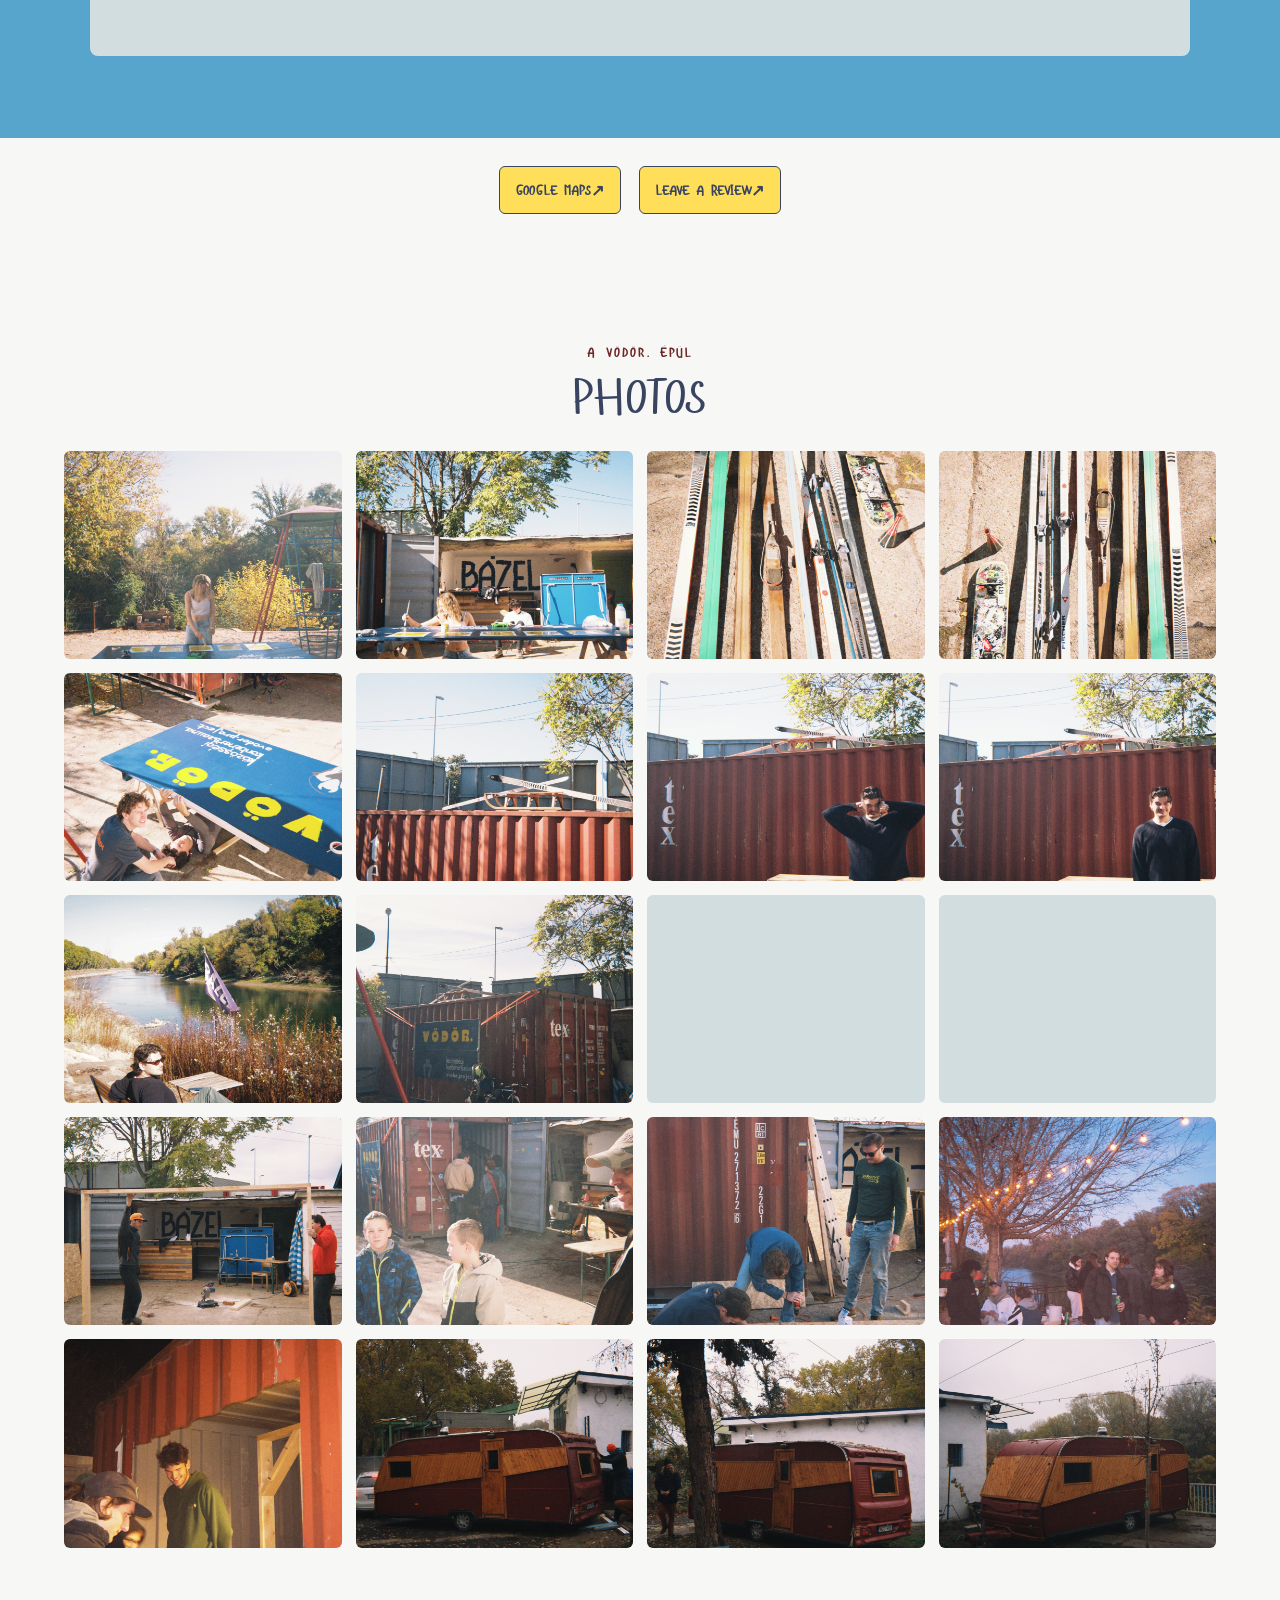
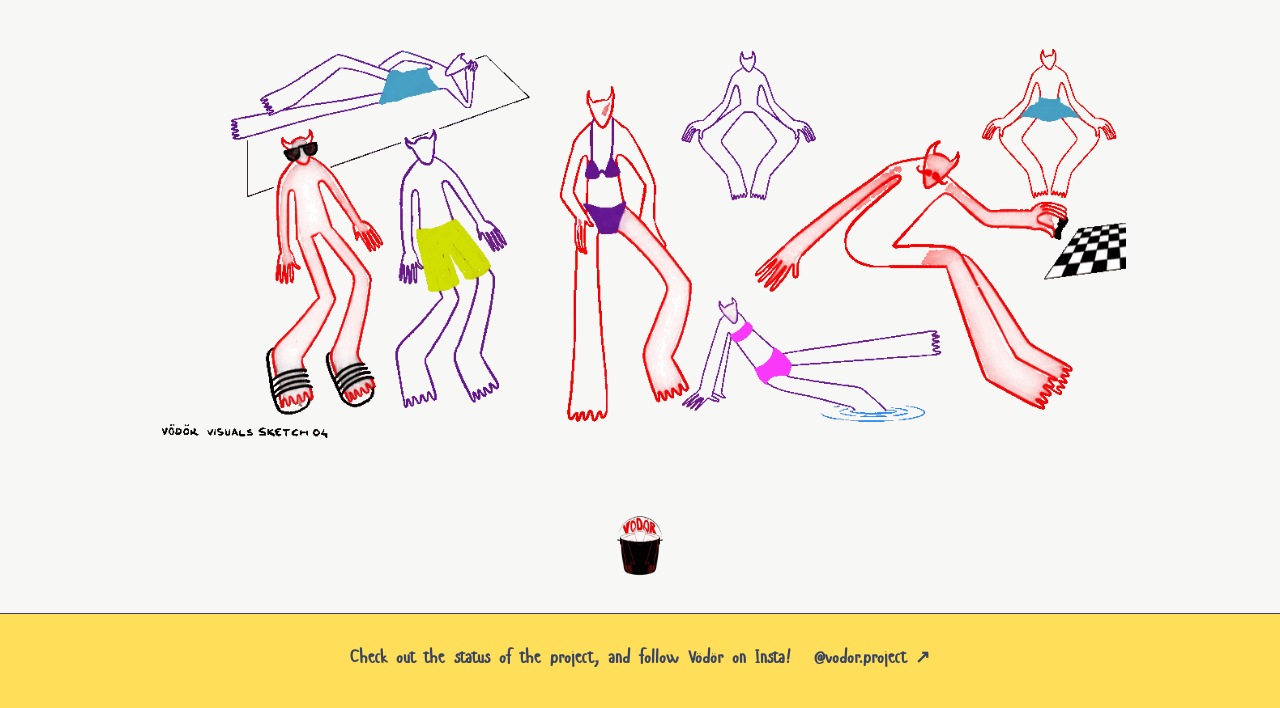
==== commit 7f3a8362: "Add Vödör phone entry to English page" ====
--- a/feltoltes-en.html
+++ b/feltoltes-en.html
@@ -7,7 +7,7 @@
   <meta name="theme-color" content="#D2DDE0">
   <title>VÖDÖR. — Community Sauna</title>
   <link rel="preload" href="./Hangyaboly.ttf" as="font" type="font/ttf" crossorigin>
-  <link rel="stylesheet" href="./styles.css?v=20261115-brand-gallery-arrows">
+  <link rel="stylesheet" href="./styles.css?v=20261117-vodor-phone">
 </head>
 <body>
   <header class="topbar">
@@ -16,6 +16,7 @@
     <nav class="top-links" aria-label="Social media"><a href="https://www.instagram.com/vodor.project" target="_blank" rel="noopener noreferrer">Instagram ↗︎</a><a href="https://www.facebook.com/profile.php?id=61594585125797" target="_blank" rel="noopener noreferrer">Facebook ↗︎</a></nav>
     <label class="language-control"><span>HU</span><input id="languageToggle" type="checkbox" aria-label="Switch between Hungarian and English"><span>EN</span></label>
   </header>
+  <a class="phone-entry" href="./phone.html" aria-label="Open Vödör Phone" title="Vödör Phone"><svg viewBox="0 0 16 22" fill="none" stroke="currentColor" stroke-width="1.8"><rect x="2.5" y="1.5" width="11" height="19" rx="2"/><path d="M6 4h4M7 17.5h2"/></svg></a>
   <main id="top">
     <section class="hero" aria-labelledby="site-title">
       <div class="hero-identity"><img class="hero-logo" src="./vodor-logo-transparent-2026.png" alt=""><div><p class="eyebrow" data-hu="BUDAPEST · DUNAPART" data-en="BUDAPEST · RIVERSIDE">BUDAPEST · RIVERSIDE</p><h1 id="site-title">VÖDÖR.</h1><p class="description" data-hu="Közösségi fatüzelésű konténerszauna a Dunaparton" data-en="Community wood-fired container-sauna on the riverside">Community wood-fired container-sauna on the riverside</p></div></div>
--- a/styles.css
+++ b/styles.css
@@ -1,6 +1,6 @@
 @font-face{font-family:"Hangyaboly";src:url("./Hangyaboly.ttf") format("truetype");font-display:swap;font-weight:400}
 @font-face{font-family:"Gulfs Display";src:url("./gulfs-display-normal.ttf") format("truetype");font-display:swap;font-weight:400}
-:root{--bordo:#6E2828;--turquoise:#57A5CC;--gray:#394461;--yellow:#FFDE59;--green:#2B9854;--pink:#FBAFD5;--lightgreen:#A3C1AD;--silver:#D2DDE0;--ink:var(--gray);--paper:#FFFCD2;--display:"Hangyaboly",Impact,"Arial Black",sans-serif;--body:"Hangyaboly",Impact,sans-serif}
+:root{--bordo:#6E2828;--turquoise:#57A5CC;--gray:#394461;--yellow:#FFDE59;--green:#2B9854;--pink:#FBAFD5;--lightgreen:#A3C1AD;--silver:#D2DDE0;--ink:var(--gray);--paper:#F7F7F5;--display:"Hangyaboly",Impact,"Arial Black",sans-serif;--body:"Hangyaboly",Impact,sans-serif}
 *{box-sizing:border-box}
 html{scroll-behavior:smooth}
 body{margin:0;background:var(--paper);color:var(--ink);font-family:var(--body);font-size:18px}
@@ -9,15 +9,15 @@
 .small-brand{width:74px;height:58px;display:block}.small-brand img{width:100%;height:100%;object-fit:contain}
 .opening-banner{flex:1 1 430px;max-width:560px;margin:0 auto;padding:13px 18px;border-radius:8px;background:var(--bordo);color:var(--yellow);font-size:15px;font-weight:800;line-height:1.3;text-align:center}
 .top-links{display:flex;gap:26px;margin-left:auto}.top-links a,.footer>a{font-weight:700;text-decoration:none}.top-links a:hover,.footer>a:hover,.text-link:hover{color:var(--green)}
-.language-control{display:flex;align-items:center;gap:9px;font-size:14px;font-weight:800;cursor:pointer}.language-control input{appearance:none;width:42px;height:24px;border:1.5px solid var(--ink);border-radius:99px;background:var(--turquoise);position:relative;cursor:pointer}.language-control input:before{content:"";position:absolute;left:3px;top:3px;width:16px;height:16px;border-radius:50%;background:var(--pink);transition:transform .18s}.language-control input:checked:before{transform:translateX(17px)}
+.language-control{display:flex;align-items:center;gap:9px;font-size:14px;font-weight:800;cursor:pointer}.language-control input{appearance:none;width:42px;height:24px;border:1.5px solid var(--ink);border-radius:99px;background:var(--turquoise);position:relative;cursor:pointer}.language-control input:before{content:"";position:absolute;left:3px;top:3px;width:16px;height:16px;border-radius:50%;background:var(--yellow);transition:transform .18s}.language-control input:checked:before{transform:translateX(17px)}
 .hero{min-height:475px;max-width:1300px;margin:auto;padding:66px clamp(24px,6vw,90px);display:grid;grid-template-columns:1.1fr .9fr;align-items:center;gap:clamp(35px,6vw,100px);background:var(--paper)}
 .hero-identity{display:flex;align-items:center;gap:clamp(16px,3vw,42px)}.hero-logo{width:clamp(125px,18vw,225px);height:auto;flex:none}
 .eyebrow{font-size:13px;font-weight:800;letter-spacing:.16em;margin:0 0 14px;color:var(--bordo)}
 .hero-identity .eyebrow{margin-bottom:36px}
 h1,h2,h3{margin:0;font-family:var(--display);font-weight:400;line-height:.96}
-h1{font-family:"Gulfs Display",Impact,sans-serif;font-size:clamp(64px,9vw,126px);letter-spacing:-.04em;line-height:1.06;color:var(--gray)}h2{font-size:clamp(30px,4vw,50px)}
+h1{font-family:"Gulfs Display",Impact,sans-serif;font-size:clamp(64px,9vw,126px);letter-spacing:-.04em;line-height:1.06;color:var(--turquoise)}h2{font-size:clamp(30px,4vw,50px)}
 .description{max-width:440px;margin:18px 0 0;font-size:clamp(18px,2vw,23px);line-height:1.35;color:var(--gray)}
-.hero-actions{text-align:center}.booking-button{min-height:98px;padding:22px 28px;background:var(--pink);color:var(--turquoise);border-radius:8px;display:flex;justify-content:center;align-items:center;gap:14px;text-decoration:none;font-size:clamp(19px,2.5vw,28px);font-weight:800;line-height:1.15;box-shadow:0 8px 0 var(--bordo);transition:transform .15s,box-shadow .15s}.booking-button:hover{transform:translateY(3px);box-shadow:0 5px 0 var(--bordo)}
+.hero-actions{text-align:center}.booking-button{min-height:98px;padding:22px 28px;background:var(--turquoise);color:var(--yellow);border-radius:8px;display:flex;justify-content:center;align-items:center;gap:14px;text-decoration:none;font-size:clamp(19px,2.5vw,28px);font-weight:800;line-height:1.15;box-shadow:0 8px 0 var(--bordo);transition:transform .15s,box-shadow .15s}.booking-button:hover{transform:translateY(3px);box-shadow:0 5px 0 var(--bordo)}
 .secondary-actions{display:flex;justify-content:center;gap:12px;margin-top:22px}.secondary-button{min-height:48px;padding:13px 16px;border:1.5px solid var(--ink);border-radius:6px;background:var(--yellow);color:var(--gray);text-decoration:none;font-size:14px;font-weight:800;line-height:1.15;text-align:center;display:inline-flex;align-items:center;justify-content:center}.secondary-button:hover{background:var(--gray);color:var(--yellow)}
 .bathhouse-art{max-width:1120px;margin:0 auto;padding:0 clamp(20px,5vw,70px)}.bathhouse-art img{display:block;width:100%;max-height:500px;object-fit:contain}
 .location{padding:72px clamp(20px,6vw,90px) 82px;background:var(--turquoise);color:var(--gray)}.section-heading{text-align:center;margin:0 auto 28px}.section-heading .eyebrow{margin-bottom:12px}.location-card{max-width:1100px;margin:auto;display:grid;grid-template-columns:.82fr 1.18fr;min-height:340px;background:var(--silver);border-radius:8px;overflow:hidden}.location-details{align-self:center;padding:clamp(28px,4vw,54px)}.location-logo{display:block;width:min(100%,220px);height:110px;object-fit:contain;object-position:left center;margin:0 0 16px}.location-details h3{font-size:clamp(28px,3vw,38px)}.location-details p{margin:18px 0 24px;font-size:20px;line-height:1.3}.text-link{font-weight:800;text-decoration:none}.location-card iframe{width:100%;height:100%;min-height:340px;border:0}
@@ -27,8 +27,8 @@
 .footer{padding:32px 20px 40px;display:flex;justify-content:center;align-items:center;gap:10px 24px;flex-wrap:wrap;border-top:1px solid var(--gray);background:var(--yellow);color:var(--gray);text-align:center}.footer p{margin:0;font-weight:700}
 :focus-visible{outline:3px solid var(--bordo);outline-offset:3px}
 .button-arrow{font-family:Arial,sans-serif;font-size:1.15em;line-height:1;display:inline-block}
-@media(max-width:760px){.topbar{min-height:72px;padding:10px 16px;gap:16px;flex-wrap:wrap}.small-brand{order:1}.top-links{order:2}.language-control{order:3}.opening-banner{order:4;flex:1 0 100%;max-width:none;margin:0}.small-brand{width:60px;height:48px}.top-links{gap:14px;font-size:15px}.hero{min-height:auto;padding:60px 22px 52px;grid-template-columns:1fr;gap:36px}.hero-identity{justify-content:center;gap:16px}.hero-logo{width:clamp(90px,24vw,145px)}.hero-actions{max-width:600px;width:100%;margin:auto}.booking-button{min-height:82px}.secondary-actions{gap:9px}.secondary-button{padding:12px;font-size:12px}.bathhouse-art img{max-height:300px;object-fit:contain}.location{padding:56px 16px}.location-card{grid-template-columns:1fr}.location-card iframe{min-height:260px}.community-links{grid-template-columns:1fr;padding:0 16px 50px}.footer-art{padding:0 16px 44px}}
-@media(max-width:420px){.topbar{gap:10px}.top-links{gap:10px;font-size:13px}.language-control{gap:5px;font-size:12px}.language-control input{width:38px}.language-control input:checked:before{transform:translateX(13px)}.hero-identity{align-items:flex-start}.hero-logo{width:92px}.eyebrow{font-size:11px}.hero-identity .eyebrow{margin-bottom:22px}.description{font-size:17px}.secondary-actions{flex-direction:column}.secondary-button{min-height:44px}.community-card h2{font-size:30px}}
+@media(max-width:760px){.topbar{min-height:72px;padding:10px 16px;gap:16px;flex-wrap:wrap}.small-brand{order:1}.top-links{order:2}.language-control{order:3}.opening-banner{order:4;flex:1 0 100%;max-width:none;margin:0}.small-brand{width:60px;height:48px}.top-links{gap:14px;font-size:15px}.hero{min-height:auto;padding:60px 22px 52px;grid-template-columns:1fr;gap:36px}.hero-identity{flex-direction:column;align-items:center;justify-content:center;gap:16px;text-align:center}.hero-identity>div{text-align:center}.hero-logo{width:clamp(90px,24vw,145px)}.hero-actions{max-width:600px;width:100%;margin:auto}.booking-button{min-height:82px}.secondary-actions{gap:9px}.secondary-button{padding:12px;font-size:12px}.bathhouse-art img{max-height:300px;object-fit:contain}.location{padding:56px 16px}.location-card{grid-template-columns:1fr}.location-card iframe{min-height:260px}.community-links{flex-direction:column;gap:14px;padding:30px 16px 50px}.footer-art{padding:0 16px 44px}}
+@media(max-width:420px){.topbar{gap:10px}.top-links{gap:10px;font-size:13px}.language-control{gap:5px;font-size:12px}.language-control input{width:38px}.language-control input:checked:before{transform:translateX(13px)}.hero-identity{align-items:center}.hero-logo{width:92px}.eyebrow{font-size:11px}.hero-identity .eyebrow{margin-bottom:22px}.description{font-size:17px}.secondary-actions{flex-direction:column}.secondary-button{min-height:44px}.community-card h2{font-size:30px}}
 @media(prefers-reduced-motion:reduce){html{scroll-behavior:auto}*,*:before,*:after{transition:none!important}}
 .instagram-section{padding:0 clamp(20px,6vw,90px) 72px;background:var(--paper)}
 .instagram-card{max-width:850px;margin:0 auto;padding:clamp(26px,5vw,52px);display:flex;align-items:center;gap:clamp(22px,5vw,52px);border-radius:10px;background:var(--pink);color:var(--gray)}
